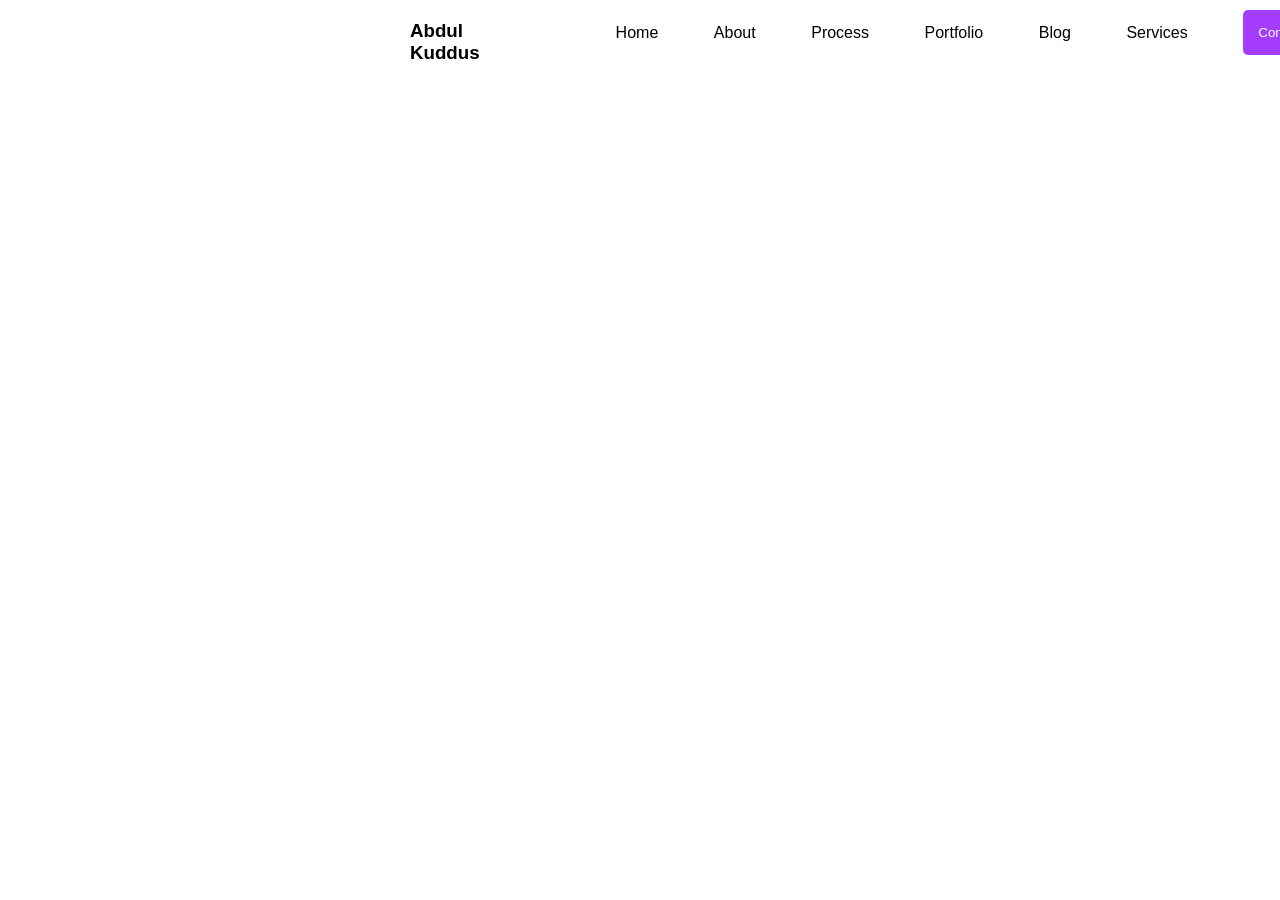
==== index.html @ ae9c4131 "first commit" ====
<!DOCTYPE html>
<html lang="en">
<head>
    <meta charset="UTF-8">
    <meta name="viewport" content="width=device-width, initial-scale=1.0">
    <title>Personal Portfolio</title>
    <link rel="stylesheet" href="style.css">
</head>
<body>
    <nav class="nav-bar">
        <div class="logo">
            <!-- <h4>AK</h4> -->
            <h3>Abdul Kuddus</h3>
        </div>
        <div class="links">
            <ul>
                <li>Home</li>
                <li>About</li>
                <li>Process</li>
                <li>Portfolio</li>
                <li>Blog</li>
                <li>Services</li>
                <button>Contact</button>
            </ul>
            
        </div>
    </nav>
</body>
</html>
---- style.css ----
*{
    margin: 0;
    padding: 0;
    box-sizing: border-box;
}

body{
    font-family: Arial, Helvetica, sans-serif;
}

.nav-bar{
    display: flex;
    justify-content: space-between;
    padding: 10px 400px;
    gap: 20%;
}

.logo{
    padding: 10px;
    gap: 10%;

}

.links{
    margin-right: 30px;
}

.links ul{
    display: flex;
    align-items: center;
    justify-content: space-between;
    gap: 15%;
    margin-left: 30px;
}

.links ul li{
    list-style: none;
}

.links ul button{
    background-color: #A53DFF;
    color:white;
    padding: 15px;
    border-radius: 5px;
    border: 0px;
    
}
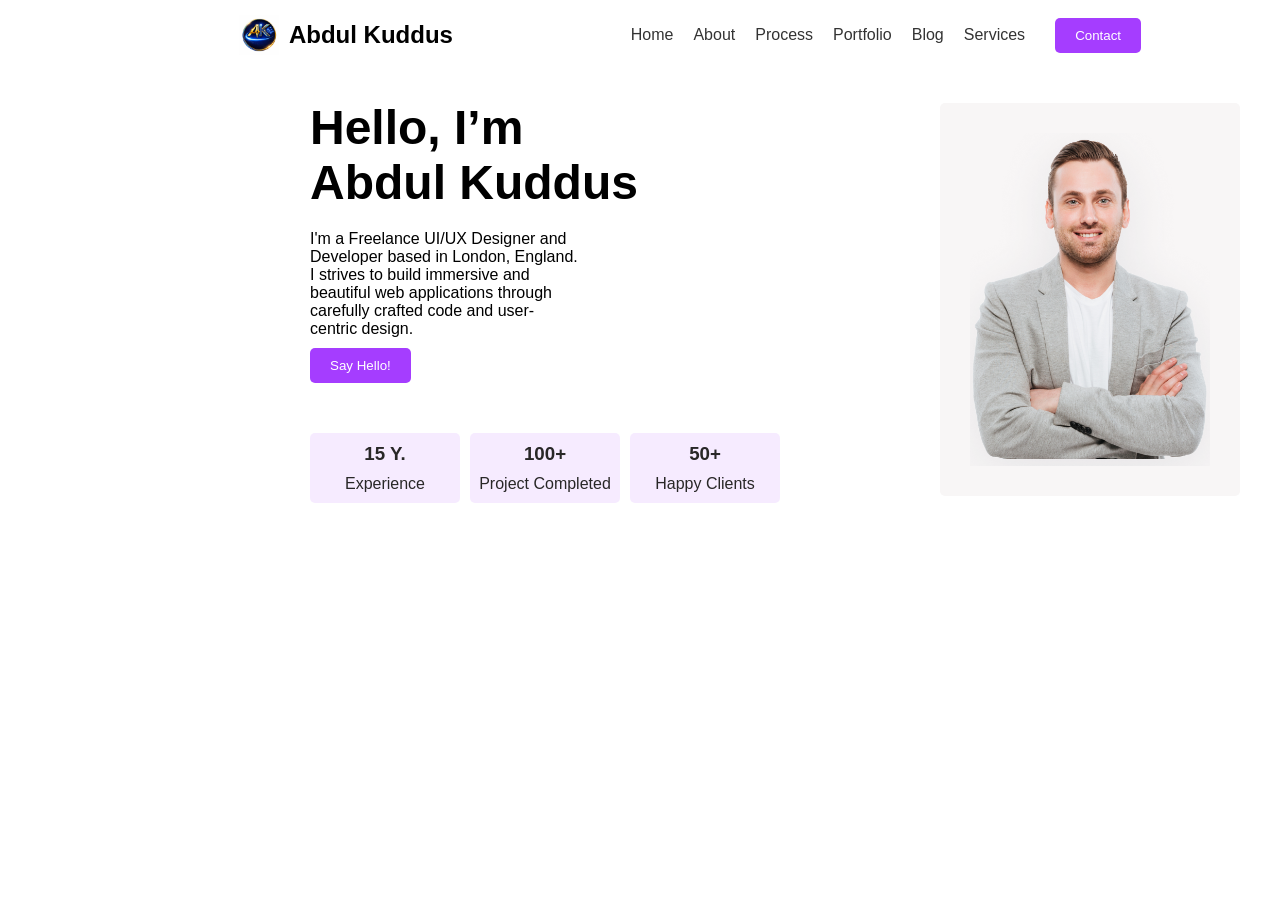
==== commit 7264ae7c: "Hero" ====
--- a/index.html
+++ b/index.html
@@ -1,29 +1,54 @@
-<!DOCTYPE html>
+<!doctype html>
 <html lang="en">
-<head>
-    <meta charset="UTF-8">
-    <meta name="viewport" content="width=device-width, initial-scale=1.0">
+  <head>
+    <meta charset="UTF-8" />
+    <meta name="viewport" content="width=device-width, initial-scale=1.0" />
     <title>Personal Portfolio</title>
-    <link rel="stylesheet" href="style.css">
-</head>
-<body>
-    <nav class="nav-bar">
-        <div class="logo">
-            <!-- <h4>AK</h4> -->
-            <h3>Abdul Kuddus</h3>
+    <link rel="stylesheet" href="style.css" />
+  </head>
+  <body>
+    <header class="navbar">
+      <div class="logo-section">
+        <img width="40px" src="logo.png" alt="Logo" class="logo-img" />
+        <span class="logo-name">Abdul Kuddus</span>
+      </div>
+      <nav class="nav-right">
+        <ul class="nav-links">
+          <li><a href="#home">Home</a></li>
+          <li><a href="#about">About</a></li>
+          <li><a href="#process">Process</a></li>
+          <li><a href="#portfolio">Portfolio</a></li>
+          <li><a href="#blog">Blog</a></li>
+          <li><a href="#services">Services</a></li>
+        </ul>
+        <button class="nav-btn">Contact</button>
+      </nav>
+    </header>
+    <section class="home-section">
+      <div class="home">
+        <div class="home-details">
+          <h1>Hello, I’m <br>Abdul Kuddus</h1>
+          <p>I'm a Freelance UI/UX Designer and Developer based in London, England. I strives to build immersive and beautiful web applications through carefully crafted code and user-centric design.</p>
+          <button class="nav-btn">Say Hello!</button>
         </div>
-        <div class="links">
-            <ul>
-                <li>Home</li>
-                <li>About</li>
-                <li>Process</li>
-                <li>Portfolio</li>
-                <li>Blog</li>
-                <li>Services</li>
-                <button>Contact</button>
-            </ul>
-            
+        <div class="home-others">
+          <div>
+            <h3>15 Y.</h3>
+            <p>Experience</p>
+          </div>
+          <div>
+            <h3>100+</h3>
+            <p>Project Completed</p>
+          </div>
+          <div>
+            <h3>50+</h3>
+            <p>Happy Clients</p>
+          </div>
         </div>
-    </nav>
-</body>
-</html>+      </div>
+      <div class="profile">
+        <img src="./profile.png" alt="Profile Image" class="profile-img"/>
+      </div>
+    </section>
+  </body>
+</html>
--- a/style.css
+++ b/style.css
@@ -1,47 +1,140 @@
-*{
+* {
     margin: 0;
     padding: 0;
     box-sizing: border-box;
 }
 
-body{
+body {
     font-family: Arial, Helvetica, sans-serif;
 }
-
-.nav-bar{
+.navbar{
     display: flex;
-    justify-content: space-between;
-    padding: 10px 400px;
-    gap: 20%;
+    justify-content: space-around;
+    align-items: center;
+    padding: 15px 50px;
+    
 }
 
-.logo{
-    padding: 10px;
-    gap: 10%;
+.logo-section{
+    display: flex;
+    align-items: center;
+    gap: 10px;
+    margin-left: 100px;
+    
+}
+
+.logo-img{
+    height: 40px;
+}
+
+.logo-name{
+    font-size: 24px;
+    font-weight: bold;
+}
+
+.nav-right{
+    display: flex;
+    align-items: center;
+    gap: 30px;
+}
+
+.nav-links{
+    display: flex;
+    list-style: none;
+    gap: 20px;
+    margin: 0;
+    padding: 0;
+}
+
+.nav-links a{
+    text-decoration: none;
+    font-weight: 500;
+    color: #333;
+}
+
+.nav-btn{
+    padding: 10px 20px;
+    background-color: #A53DFF;
+    color: #FFF;
+    border: none;
+    border-radius: 5px;
+    cursor: pointer;
+    font-weight: 500;
 
 }
 
-.links{
-    margin-right: 30px;
+.nav-btn:hover{
+    background-color: #03a300;
+    animation: pulse 0.3s infinite;
+}
+@keyframes pulse {
+    0% {
+        transform: scale(1);
+    }
+    50% {
+        transform: scale(1.1);
+    }
+    100% {
+        transform: scale(1);
+    }
+}
+.home-section{
+    display: flex;
+    justify-content: space-around;
+    align-items: center;
+    margin: 0px 200px;
+
 }
 
-.links ul{
-    display: flex;
-    align-items: center;
-    justify-content: space-between;
-    gap: 15%;
-    margin-left: 30px;
+.home{
+    padding: 0px 80px;
+    margin-right: 20px;
 }
 
-.links ul li{
-    list-style: none;
+.home-details{
+    padding: 30px;
+    
+}
+.home-details p{
+    padding-bottom: 10px;
+    padding-right: 200px;
+    
+}
+.home-details h1{
+    font-size: 48px;
+    font-weight: bold;
+    margin-bottom: 20px;
+}
+.home-others{
+    padding: 30px;
+    padding-top: 20px;
+    display: flex;
+    gap: 10px;
+    align-items: center;
+}
+.home-others div{
+    width: 150px;
+    background-color: #EDD8FF80;
+    color: #282727;
+    border-radius: 5px;
+}
+.home-others div h3{
+    text-align: center;
+    padding-top: 10px;
+}
+.home-others div p{
+    text-align: center;
+    padding-top: 10px;
+    padding-bottom: 10px;
 }
 
-.links ul button{
-    background-color: #A53DFF;
-    color:white;
-    padding: 15px;
+.profile{
+    margin: 30px;
+}
+.profile-img{
+    padding: 30px;
+    width: 300px;
     border-radius: 5px;
-    border: 0px;
-    
+    height: auto;
+    background-color: #f8f6f6;
 }
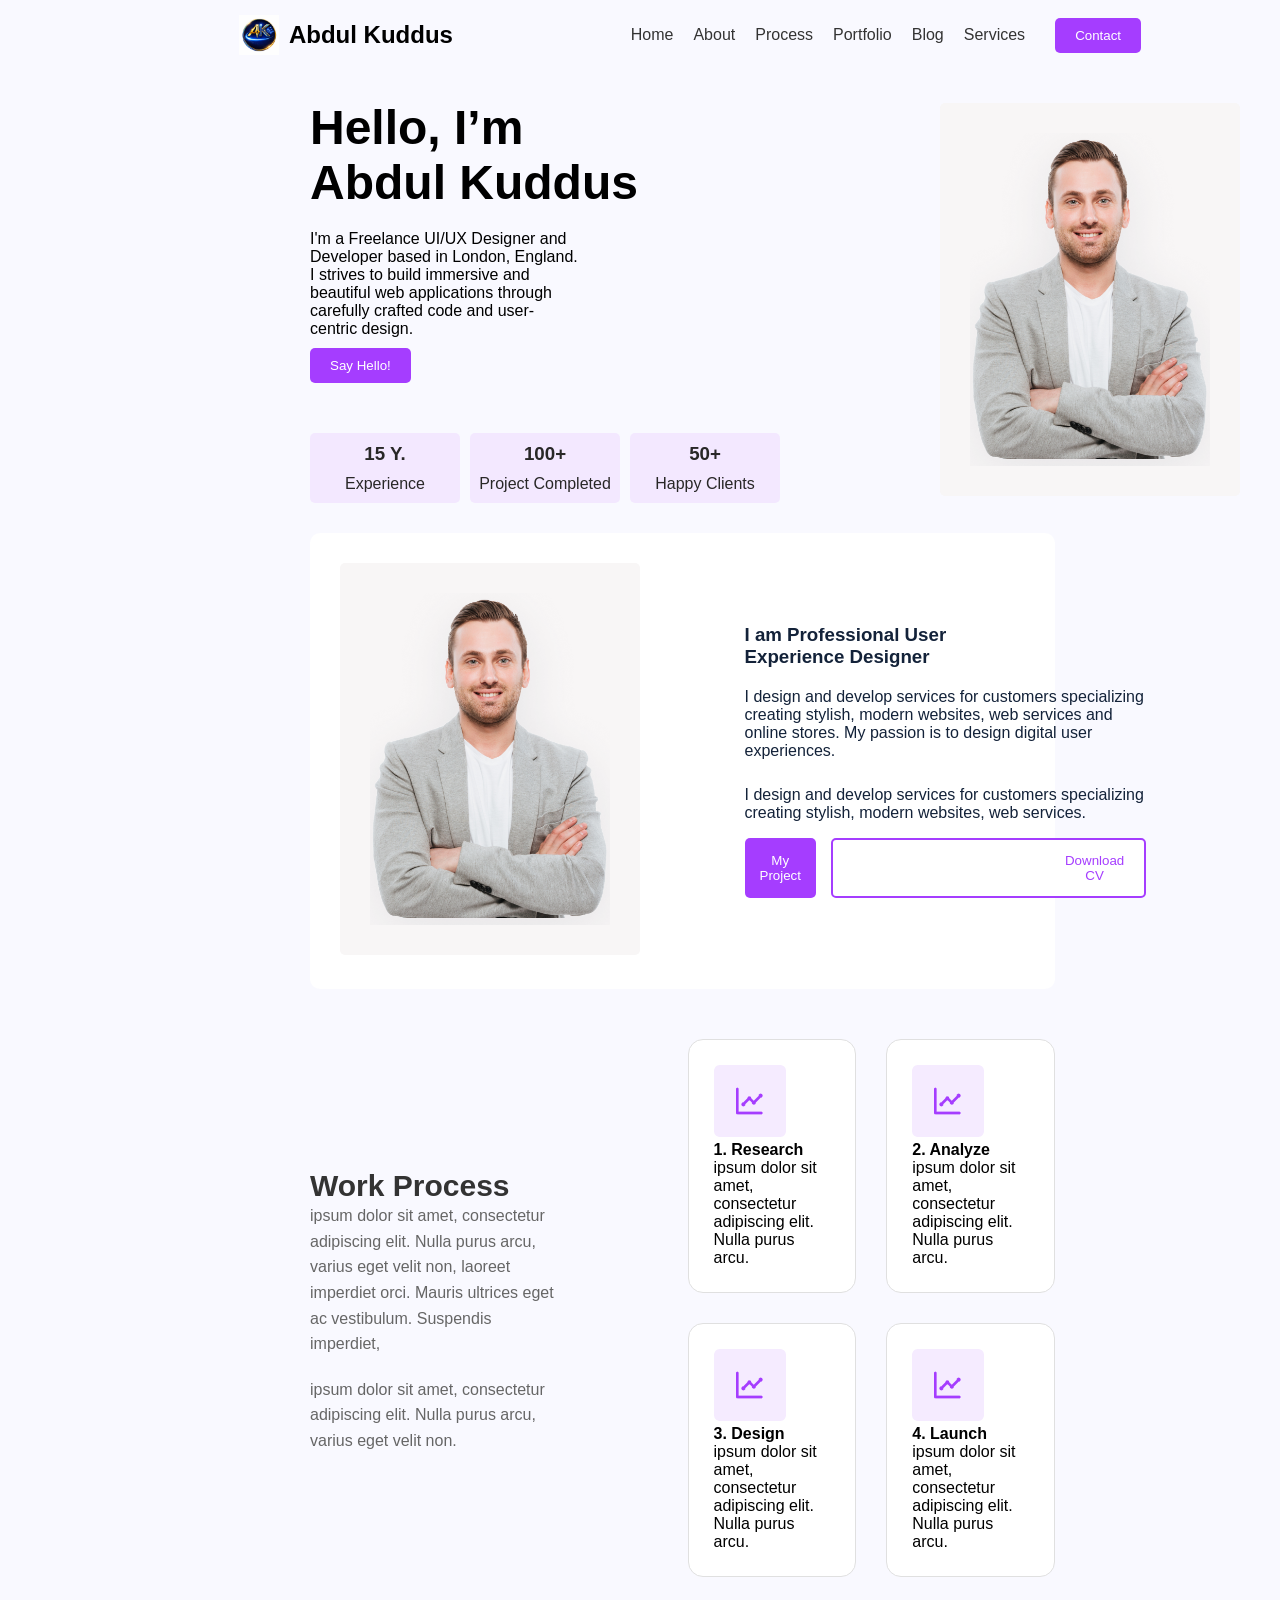
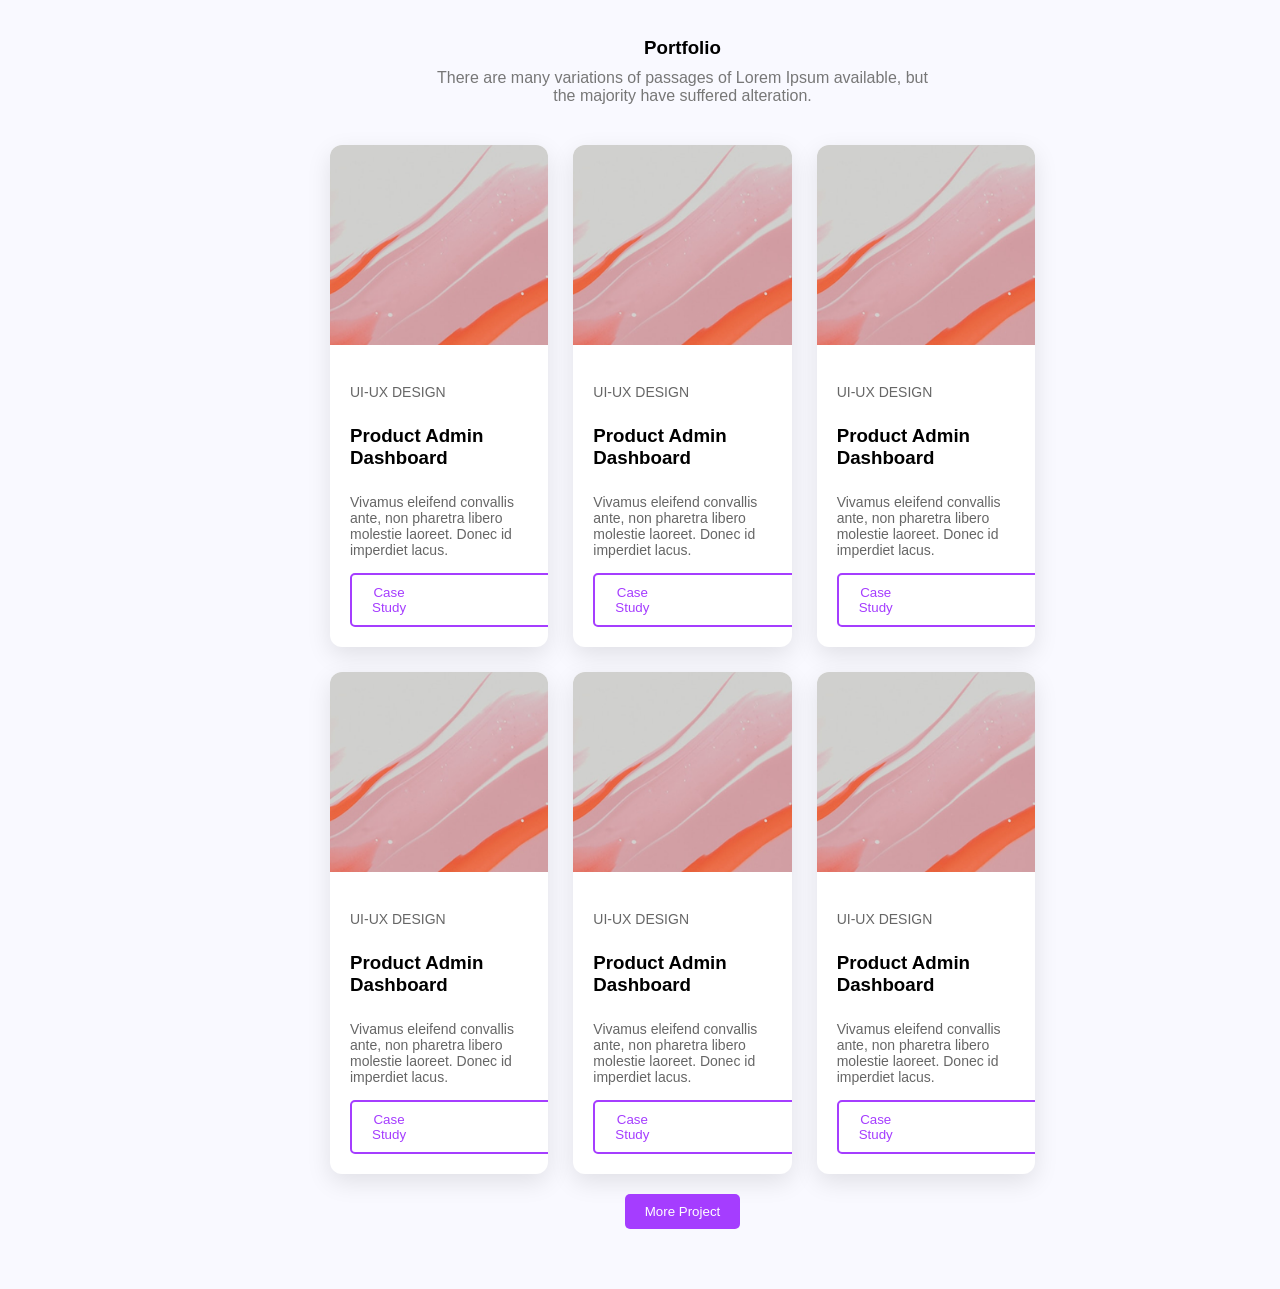
==== commit a836ae45: "Main 4" ====
--- a/index.html
+++ b/index.html
@@ -5,6 +5,10 @@
     <meta name="viewport" content="width=device-width, initial-scale=1.0" />
     <title>Personal Portfolio</title>
     <link rel="stylesheet" href="style.css" />
+    <link
+      rel="stylesheet"
+      href="https://fonts.googleapis.com/icon?family=Material+Icons"
+    />
   </head>
   <body>
     <header class="navbar">
@@ -27,8 +31,12 @@
     <section class="home-section">
       <div class="home">
         <div class="home-details">
-          <h1>Hello, I’m <br>Abdul Kuddus</h1>
-          <p>I'm a Freelance UI/UX Designer and Developer based in London, England. I strives to build immersive and beautiful web applications through carefully crafted code and user-centric design.</p>
+          <h1 class="typing-text">Hello, I’m <br />Abdul Kuddus</h1>
+          <p class="typing-text-delay">
+            I'm a Freelance UI/UX Designer and Developer based in London,
+            England. I strives to build immersive and beautiful web applications
+            through carefully crafted code and user-centric design.
+          </p>
           <button class="nav-btn">Say Hello!</button>
         </div>
         <div class="home-others">
@@ -47,7 +55,177 @@
         </div>
       </div>
       <div class="profile">
-        <img src="./profile.png" alt="Profile Image" class="profile-img"/>
+        <img src="./profile.png" alt="Profile Image" class="profile-img" />
+      </div>
+    </section>
+    <section class="about-section">
+      <div class="profile about-profile">
+        <img src="./profile.png" alt="profile" class="profile-img" />
+      </div>
+      <div class="about-details">
+        <h3>I am Professional User Experience Designer</h3>
+        <p>
+          I design and develop services for customers specializing creating
+          stylish, modern websites, web services and online stores. My passion
+          is to design digital user experiences.
+        </p>
+        <p>
+          I design and develop services for customers specializing creating
+          stylish, modern websites, web services.
+        </p>
+        <div class="about-btn">
+          <button class="nav-btn" id="btn-my">My Project</button>
+          <button class="nav-btn" id="btn-down">
+            <span class="material-icons">download</span>
+            Download CV
+          </button>
+        </div>
+      </div>
+    </section>
+    <section class="work-pro">
+      <div class="work-process">
+        <h3>Work Process</h3>
+        <p>
+          ipsum dolor sit amet, consectetur adipiscing elit. Nulla purus arcu,
+          varius eget velit non, laoreet imperdiet orci. Mauris ultrices eget ac
+          vestibulum. Suspendis imperdiet,
+        </p>
+        <p>
+          ipsum dolor sit amet, consectetur adipiscing elit. Nulla purus arcu,
+          varius eget velit non.
+        </p>
+      </div>
+      <div class="work-about">
+        <div>
+          <img src="./Frame.png" alt="44" />
+          <h4>1. Research</h4>
+          <p>
+            ipsum dolor sit amet, consectetur adipiscing elit. Nulla purus arcu.
+          </p>
+        </div>
+        <div>
+          <img src="./Frame.png" alt="44" />
+          <h4>2. Analyze</h4>
+          <p>
+            ipsum dolor sit amet, consectetur adipiscing elit. Nulla purus arcu.
+          </p>
+        </div>
+        <div>
+          <img src="./Frame.png" alt="44" />
+          <h4>3. Design</h4>
+          <p>
+            ipsum dolor sit amet, consectetur adipiscing elit. Nulla purus arcu.
+          </p>
+        </div>
+        <div>
+          <img src="./Frame.png" alt="44" />
+          <h4>4. Launch</h4>
+          <p>
+            ipsum dolor sit amet, consectetur adipiscing elit. Nulla purus arcu.
+          </p>
+        </div>
+      </div>
+    </section>
+    <section class="portfolio-section">
+      <h3>Portfolio</h3>
+      <p class="portfolio-subtitle">
+        There are many variations of passages of Lorem Ipsum available, but the
+        majority have suffered alteration.
+      </p>
+      <div class="portfolio-container">
+        <div class="portfolio-card">
+          <img src="portfolio.png" alt="portfolio" class="portfolio-img" />
+          <div class="portfolio-content">
+            <p>UI-UX DESIGN</p>
+            <h3>Product Admin Dashboard</h3>
+            <p>
+              Vivamus eleifend convallis ante, non pharetra libero molestie
+              laoreet. Donec id imperdiet lacus.
+            </p>
+            <button class="nav-btn" id="btn-case">
+              Case Study
+              <span class="material-icons">arrow_right_alt</span>
+            </button>
+          </div>
+        </div>
+        <div class="portfolio-card">
+          <img src="portfolio.png" alt="portfolio" class="portfolio-img" />
+          <div class="portfolio-content">
+            <p>UI-UX DESIGN</p>
+            <h3>Product Admin Dashboard</h3>
+            <p>
+              Vivamus eleifend convallis ante, non pharetra libero molestie
+              laoreet. Donec id imperdiet lacus.
+            </p>
+            <button class="nav-btn" id="btn-case">
+              Case Study
+              <span class="material-icons">arrow_right_alt</span>
+            </button>
+          </div>
+        </div>
+        <div class="portfolio-card">
+          <img src="portfolio.png" alt="portfolio" class="portfolio-img" />
+          <div class="portfolio-content">
+            <p>UI-UX DESIGN</p>
+            <h3>Product Admin Dashboard</h3>
+            <p>
+              Vivamus eleifend convallis ante, non pharetra libero molestie
+              laoreet. Donec id imperdiet lacus.
+            </p>
+            <button class="nav-btn" id="btn-case">
+              Case Study
+              <span class="material-icons">arrow_right_alt</span>
+            </button>
+          </div>
+        </div>
+        <div class="portfolio-card">
+          <img src="portfolio.png" alt="portfolio" class="portfolio-img" />
+          <div class="portfolio-content">
+            <p>UI-UX DESIGN</p>
+            <h3>Product Admin Dashboard</h3>
+            <p>
+              Vivamus eleifend convallis ante, non pharetra libero molestie
+              laoreet. Donec id imperdiet lacus.
+            </p>
+            <button class="nav-btn" id="btn-case">
+              Case Study
+              <span class="material-icons">arrow_right_alt</span>
+            </button>
+          </div>
+        </div>
+        <div class="portfolio-card">
+          <img src="portfolio.png" alt="portfolio" class="portfolio-img" />
+          <div class="portfolio-content">
+            <p>UI-UX DESIGN</p>
+            <h3>Product Admin Dashboard</h3>
+            <p>
+              Vivamus eleifend convallis ante, non pharetra libero molestie
+              laoreet. Donec id imperdiet lacus.
+            </p>
+            <button class="nav-btn" id="btn-case">
+              Case Study
+              <span class="material-icons">arrow_right_alt</span>
+            </button>
+          </div>
+        </div>
+        <div class="portfolio-card">
+          <img src="portfolio.png" alt="portfolio" class="portfolio-img" />
+          <div class="portfolio-content">
+            <p>UI-UX DESIGN</p>
+            <h3>Product Admin Dashboard</h3>
+            <p>
+              Vivamus eleifend convallis ante, non pharetra libero molestie
+              laoreet. Donec id imperdiet lacus.
+            </p>
+            <button class="nav-btn" id="btn-case">
+              Case Study
+              <span class="material-icons">arrow_right_alt</span>
+            </button>
+          </div>
+        </div>
+      </div>
+      <div class="more-btn">
+        <button class="nav-btn">More Project</button>
       </div>
     </section>
   </body>
--- a/style.css
+++ b/style.css
@@ -2,11 +2,18 @@
     margin: 0;
     padding: 0;
     box-sizing: border-box;
+    font-family: Arial, Helvetica, sans-serif;
 }
 
 body {
-    font-family: Arial, Helvetica, sans-serif;
-}
+     background-color: #f9f9ff;
+}
+
+/* Icon */
+.material-icons {
+  font-size: 20px;
+}
+
 .navbar{
     display: flex;
     justify-content: space-around;
@@ -78,6 +85,7 @@
         transform: scale(1);
     }
 }
+ 
 .home-section{
     display: flex;
     justify-content: space-around;
@@ -137,4 +145,179 @@
     border-radius: 5px;
     height: auto;
     background-color: #f8f6f6;
+}
+
+#btn-down{
+    gap: 20px;
+    background-color: white;
+    color: #A53DFF;
+    border: 2px solid;
+    display: inline-flex;
+    align-items: center;
+}
+
+.about-section{
+    display: flex;
+    align-items: center;
+    justify-content: space-between;
+    margin: 0 225px 0 310px;
+    background-color: #fff;
+    border-radius: 10px;
+
+}
+
+.about-btn{
+    display: flex;
+    gap: 15px;
+}
+
+#btn-my{
+    padding: 15px;
+}
+
+.about-details{
+    color: #132239;
+    padding: 10%;
+}
+.about-details h3{
+    font-weight: bold;
+    padding: 0 200px 10px 0;
+}
+.about-details p{
+    padding: 10px 0 1rem;
+}
+
+.work-pro{
+    display: flex;
+    align-items: start;
+    margin: 0 225px 0 310px;
+    /* background-color: #575757; */
+    border-radius: 10px;
+    gap: 10px;
+}
+.work-process{
+    flex: 1;
+    align-items: center;
+    justify-content: center;
+}
+.work-process h3{
+    font-size: 30px;
+    margin-top: 180px;
+    color: #333;
+}
+
+.work-process p{
+   color: #666;
+   line-height: 1.6;
+   margin-bottom: 20px;
+   padding-right: 120px;
+
+}
+
+.work-about{
+    flex: 1;
+    display: grid;
+    grid-template-columns: repeat(2, 1fr);
+    gap: 30px;
+    margin-top: 50px;
+
+}
+
+.work-about > div{
+    padding: 25px;
+    border: 1px solid #e0e0e0;
+    gap: 15px;
+    border-radius: 15px;
+    background-color: #FFF;
+    transition: transform 0.3s ease, box-shadow 0.3s ease;
+}
+
+.work-about > div:hover {
+    transform: translateY(-4px);
+    box-shadow: 0 8px 24px rgba(0, 0, 0, 0.1);
+}
+
+.work-about > img{
+    width: 48px;
+    height: 48px;
+    margin-bottom: 16px;
+}
+
+.work-about > h4{
+  margin: 0 0 12px 0;
+  font-size: 20px;
+  font-weight: 600;
+  color: #333;
+}
+.work-about > p{
+  padding: 10px;
+  color: #666;
+  line-height: 1.5;
+  font-size: 14px;
+}
+
+#btn-case{
+    /* gap: 20px; */
+    background-color: white;
+    color: #A53DFF;
+    border: 2px solid;
+    display: inline-flex;
+    align-items: center;
+}
+
+.portfolio-section{
+    padding: 60px 20px;
+    text-align: center;
+    margin: 0 225px 0 310px;
+}
+.portfolio-subtitle{
+    max-width: 500px;
+    margin: 10px auto 40px;
+    color: #777;
+}
+
+.portfolio-container{
+    display: grid;
+    grid-template-columns: repeat(3, 1fr);
+    gap: 25px;
+}
+.portfolio-card{
+    background-color: #fff;
+    border-radius: 12px;
+    overflow: hidden;
+    text-align: left;
+    transition: 0.3s;
+    box-shadow: 0 8px 24px rgba(0, 0, 0, 0.1);
+}
+.portfolio-card:hover{
+    transform: translateY(-8px);
+}
+
+.portfolio-img{
+    width: 100%;
+    height: 200px;
+    object-fit: cover;
+}
+
+.portfolio-content{
+    padding: 20px;
+}
+
+.portfolio-content span {
+  font-size: 12px;
+  color: #888;
+}
+
+.portfolio-content h3 {
+    margin: 10px 0;
+}
+
+.portfolio-content p {
+  font-size: 14px;
+  color: #666;
+  padding: 15px 0 ;
+}
+
+.more-btn{
+    padding-top: 20px;
 }
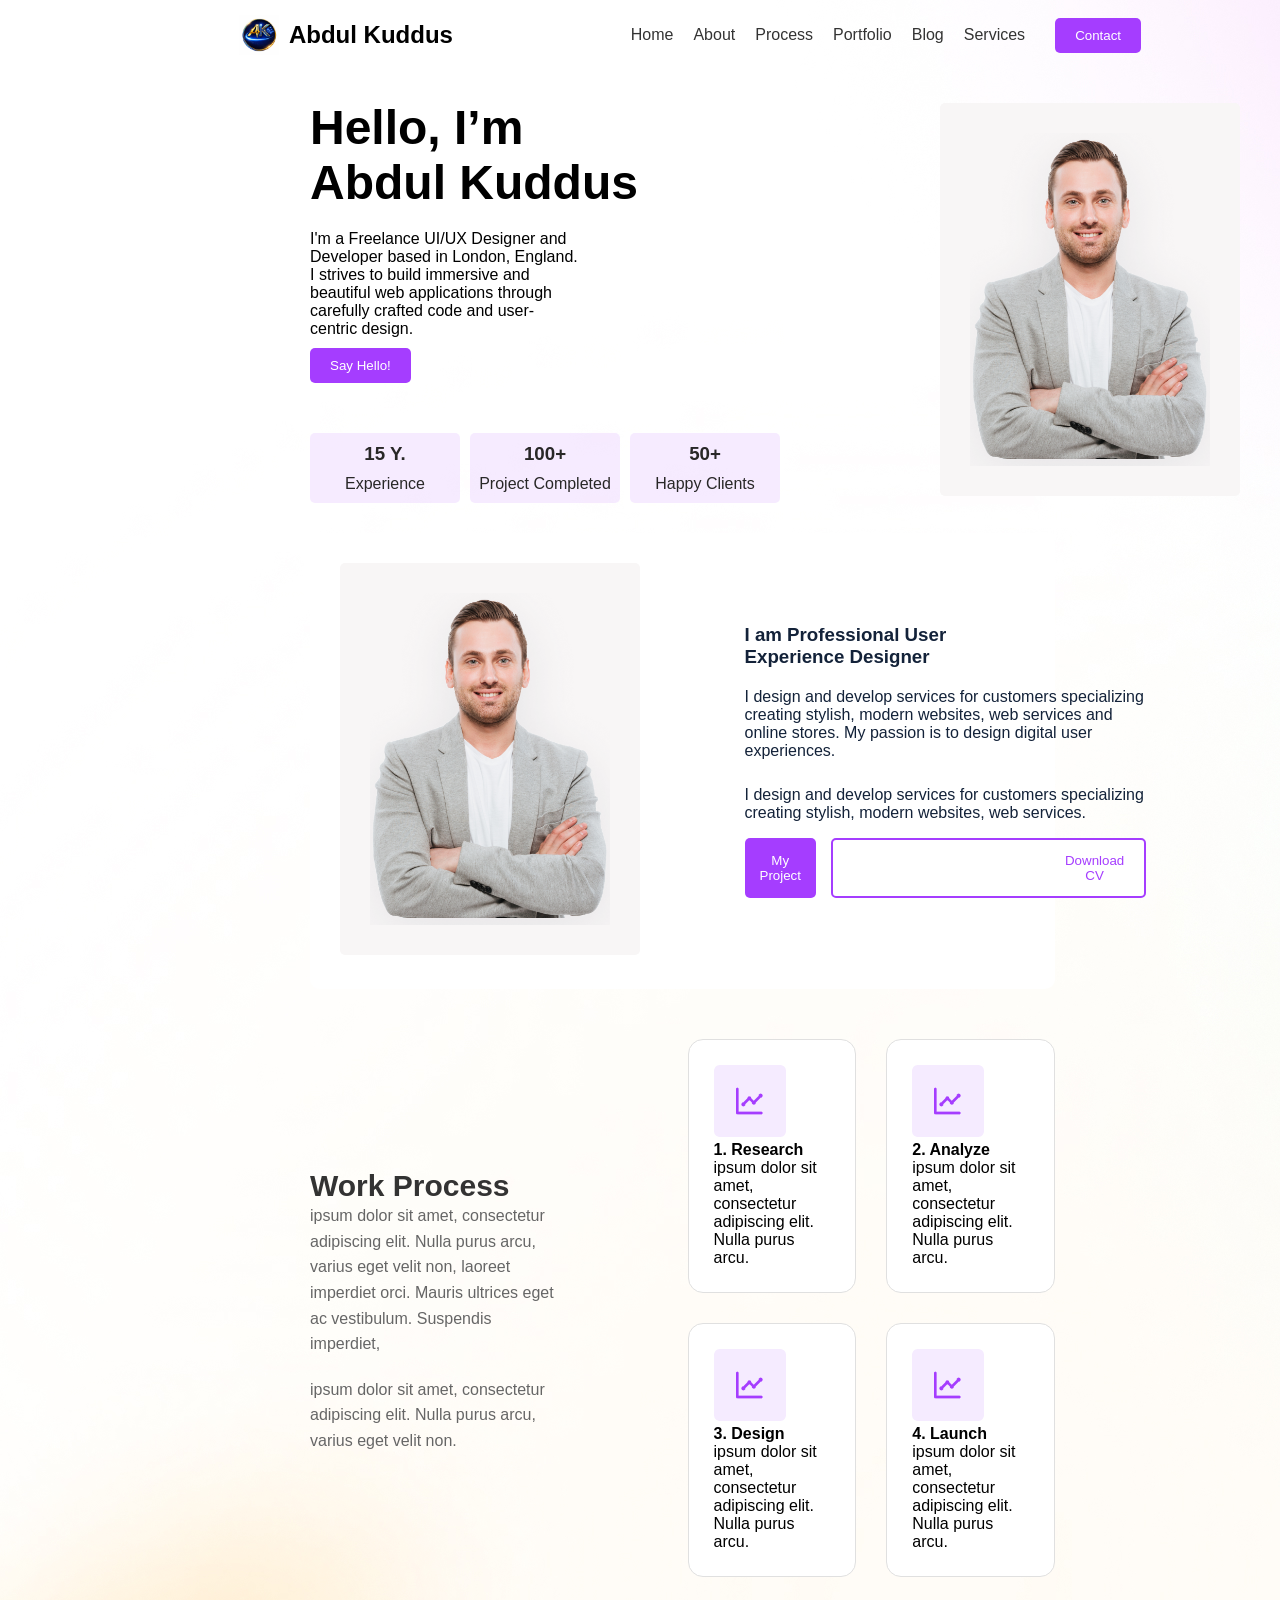
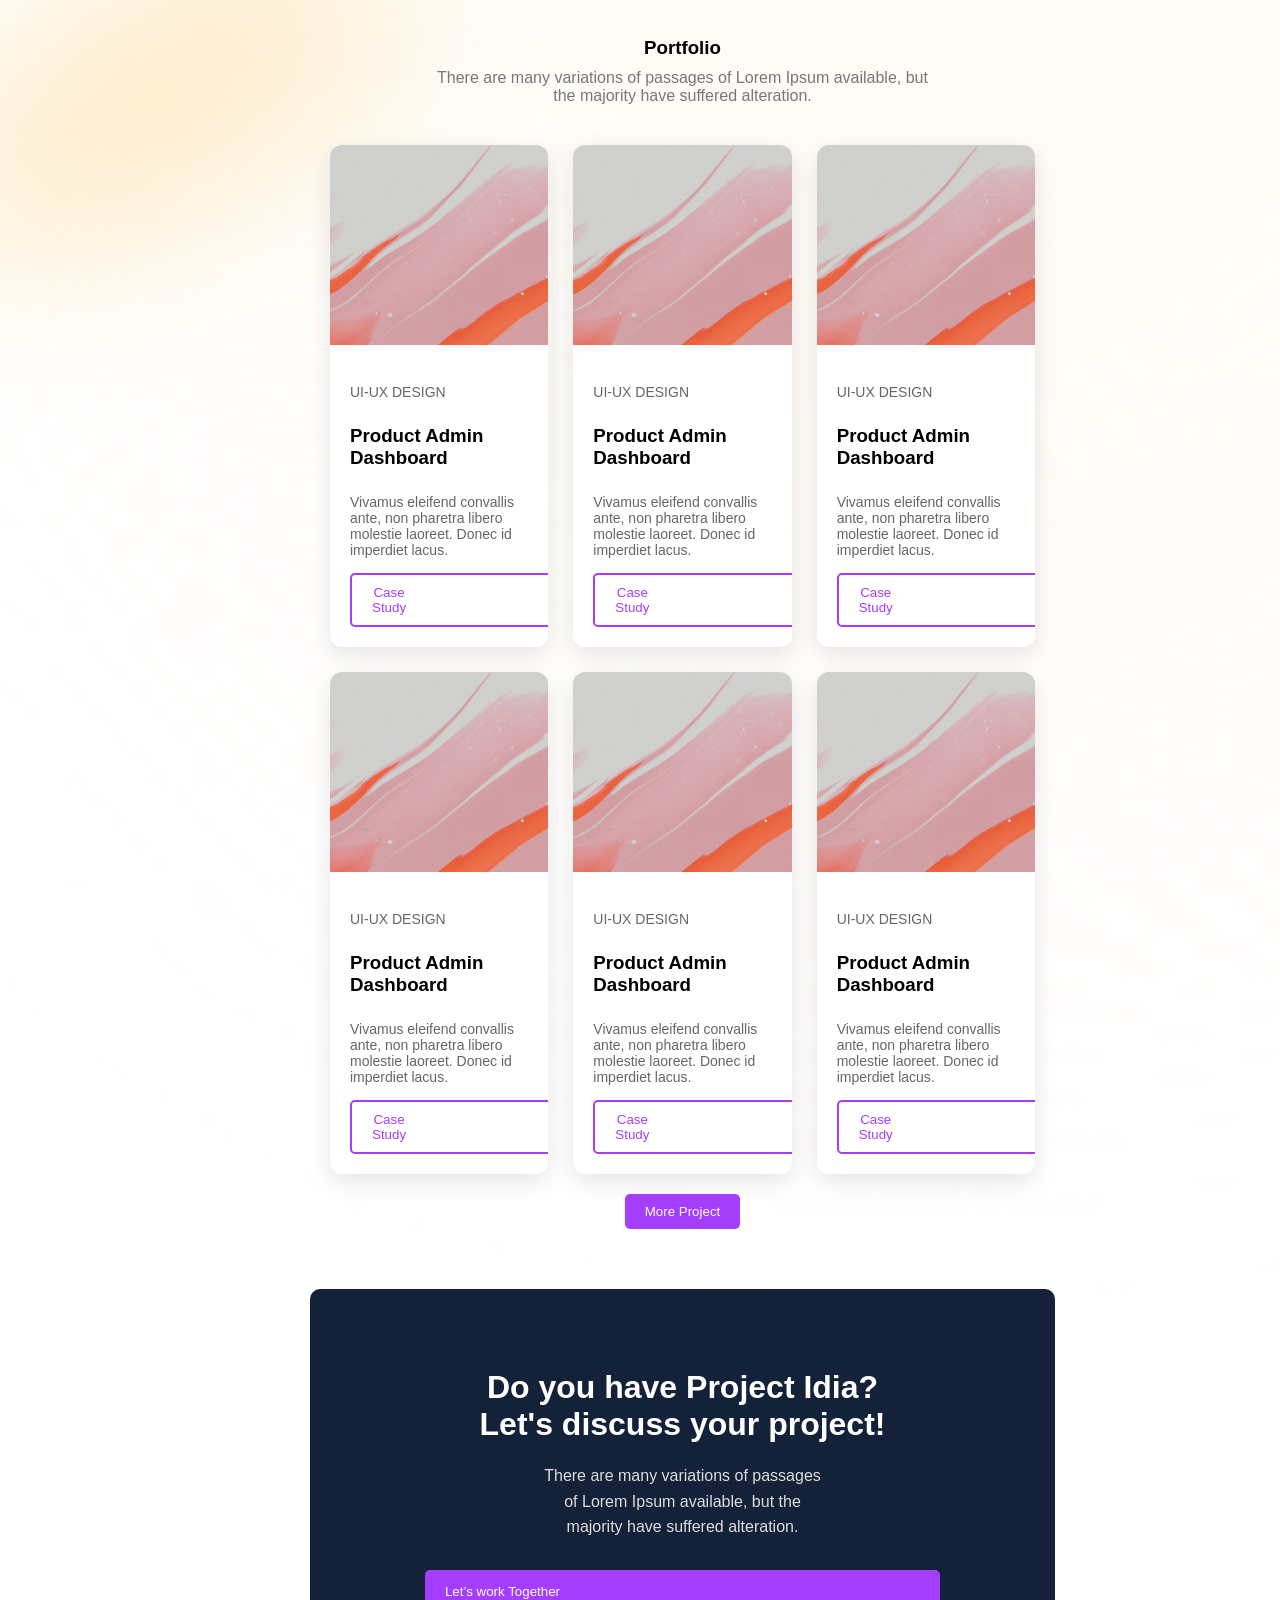
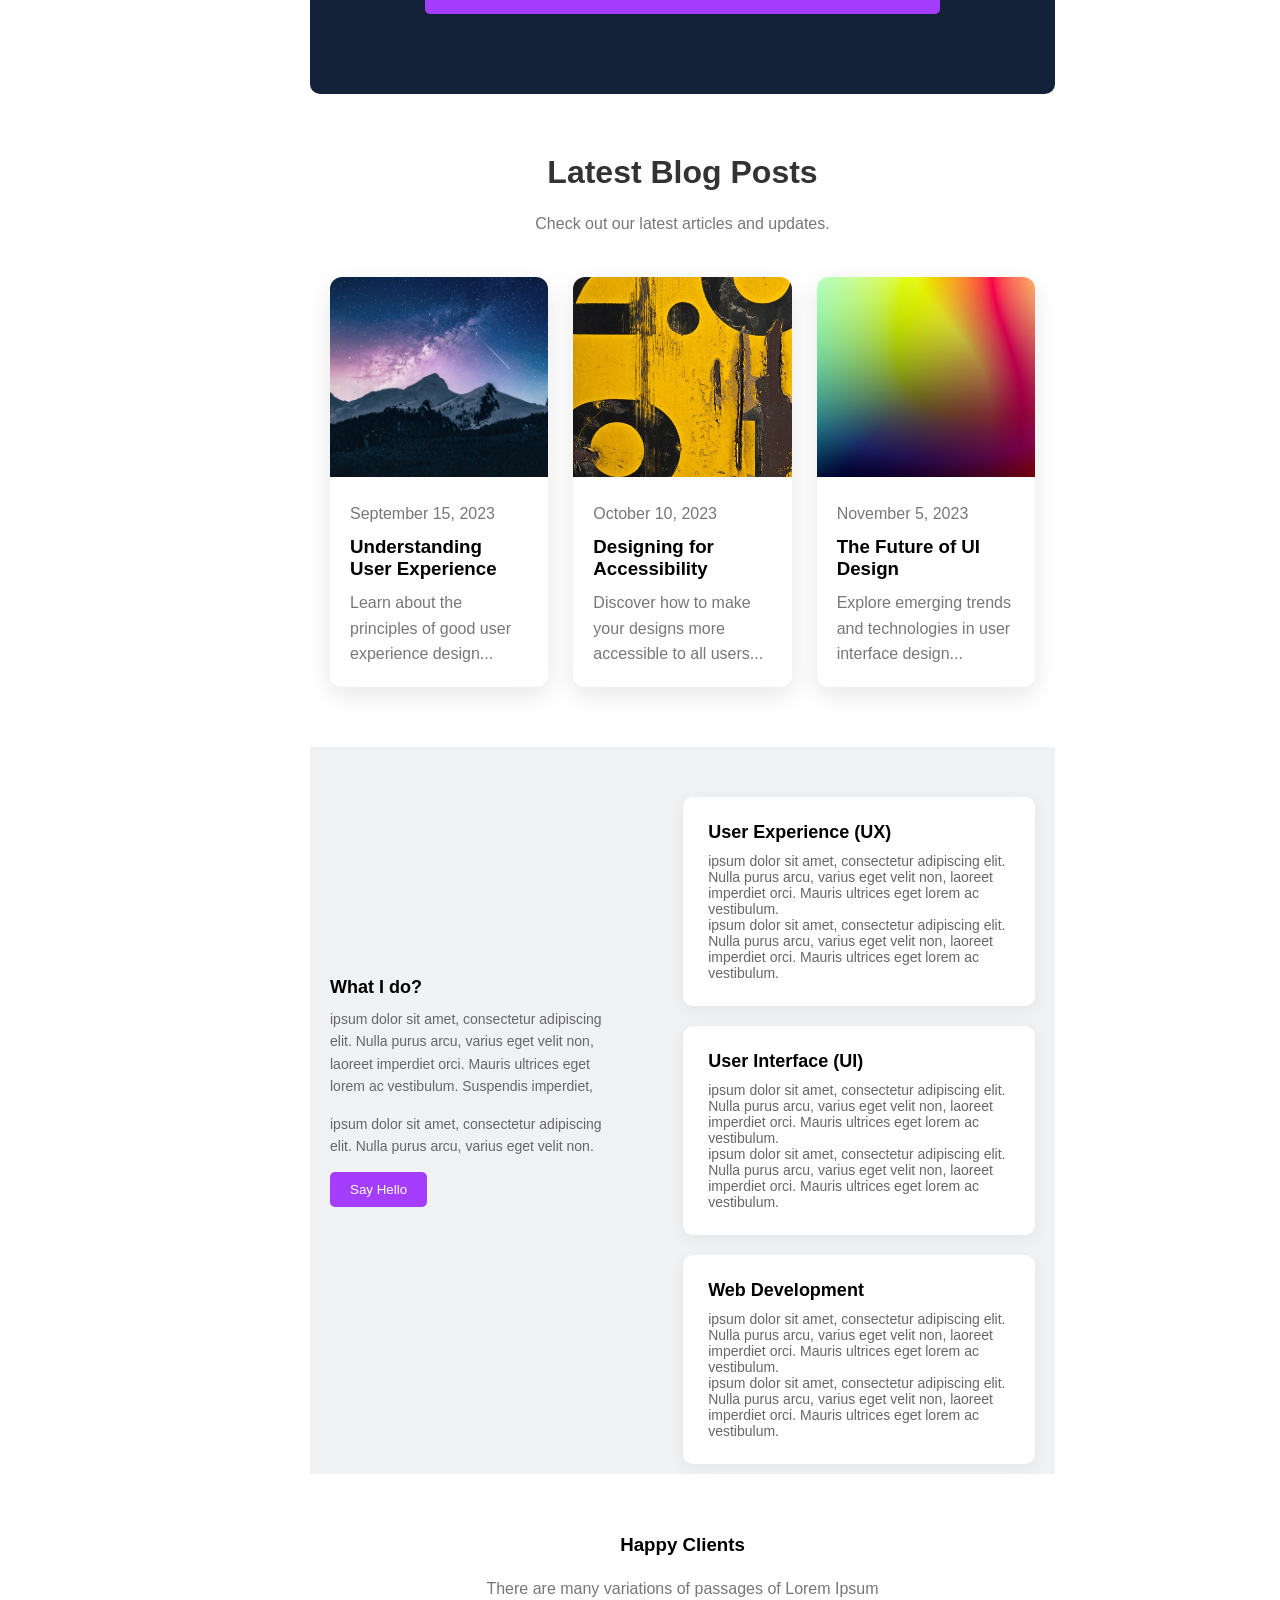
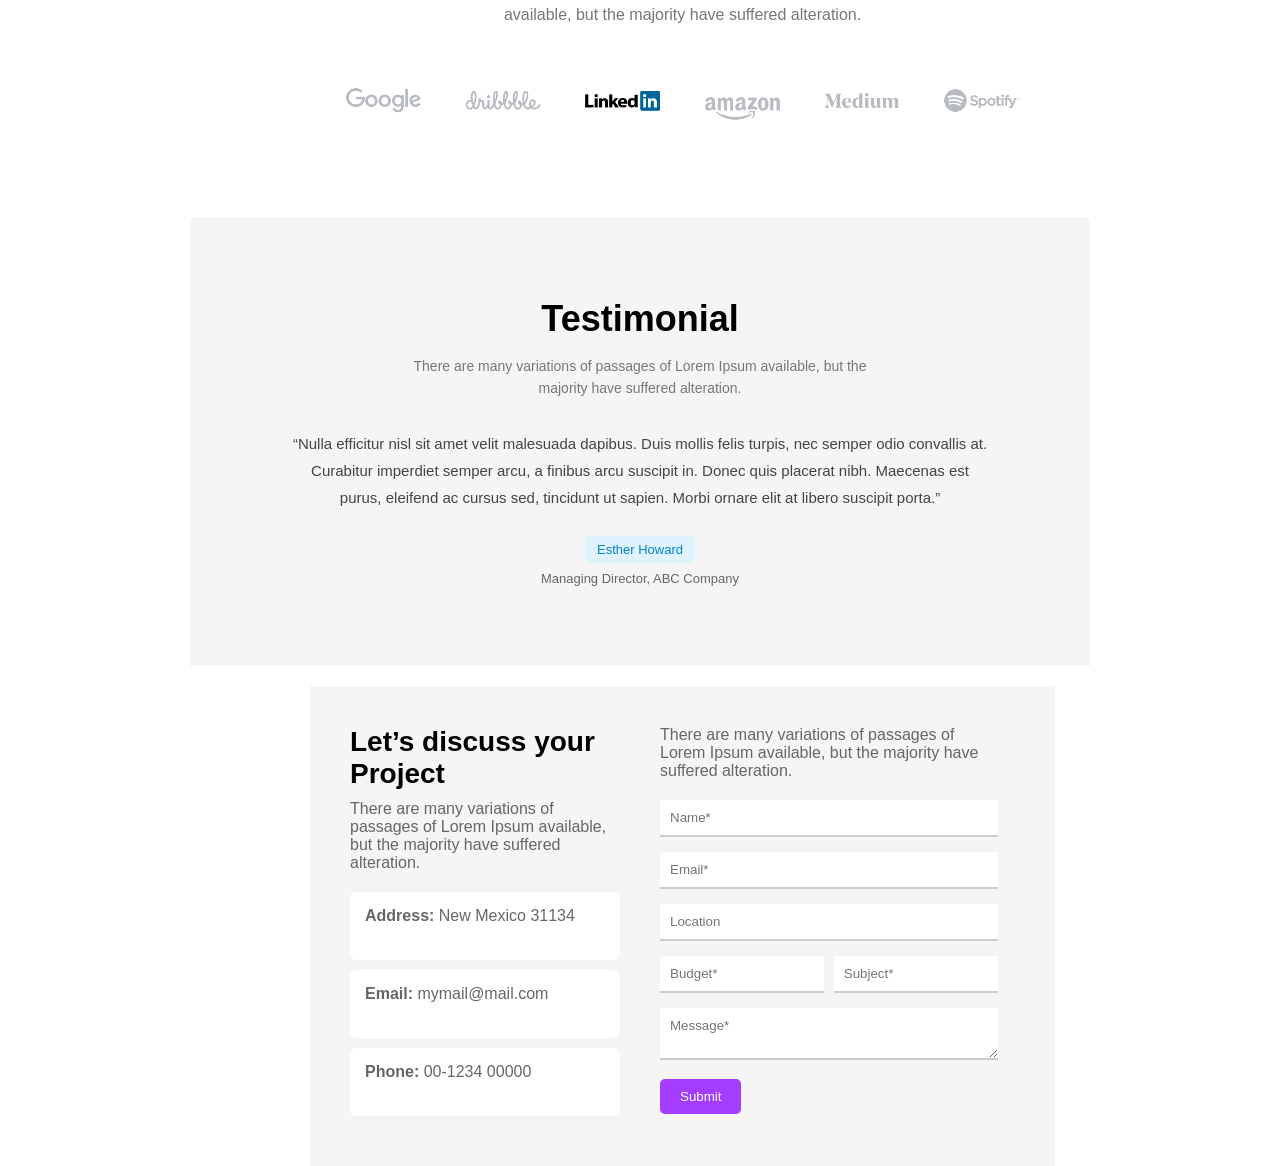
==== commit 0cc6ab14: "final" ====
--- a/index.html
+++ b/index.html
@@ -228,5 +228,176 @@
         <button class="nav-btn">More Project</button>
       </div>
     </section>
+    <section class="project-idea">
+      <h2>Do you have Project Idia? <br />Let's discuss your project!</h2>
+      <p>
+        There are many variations of passages of Lorem Ipsum available, but the
+        majority have suffered alteration.
+      </p>
+      <button class="nav-btn" id="let-ben">
+        Let’s work Together
+        <span class="material-icons">arrow_right_alt</span>
+      </button>
+    </section>
+    <section class="section-blog">
+      <h2>Latest Blog Posts</h2>
+      <p class="pp">Check out our latest articles and updates.</p>
+      <div class="blog-container">
+        <div class="blog-card">
+          <img class="blog-img" src="./blog/blog-1.jpg" alt="Blog Post 1" />
+          <div class="blog-content">
+            <p>September 15, 2023</p>
+            <h3>Understanding User Experience</h3>
+            <p>Learn about the principles of good user experience design...</p>
+          </div>
+        </div>
+        <div class="blog-card">
+          <img class="blog-img" src="./blog/blog-2.jpg" alt="Blog Post 2" />
+          <div class="blog-content">
+            <p>October 10, 2023</p>
+            <h3>Designing for Accessibility</h3>
+            <p>
+              Discover how to make your designs more accessible to all users...
+            </p>
+          </div>
+        </div>
+        <div class="blog-card">
+          <img class="blog-img" src="./blog/blog-3.jpg" alt="Blog Post 3" />
+          <div class="blog-content">
+            <p>November 5, 2023</p>
+            <h3>The Future of UI Design</h3>
+            <p>
+              Explore emerging trends and technologies in user interface
+              design...
+            </p>
+          </div>
+        </div>
+      </div>
+    </section>
+    <section class="section-services">
+      <div class="services-main">
+        <h3>What I do?</h3>
+        <p>
+          ipsum dolor sit amet, consectetur adipiscing elit. Nulla purus arcu,
+          varius eget velit non, laoreet imperdiet orci. Mauris ultrices eget
+          lorem ac vestibulum. Suspendis imperdiet,
+        </p>
+        <p>
+          ipsum dolor sit amet, consectetur adipiscing elit. Nulla purus arcu,
+          varius eget velit non.
+        </p>
+        <button class="nav-btn">Say Hello</button>
+      </div>
+      <div>
+        <div class="services-about">
+          <h3>User Experience (UX)</h3>
+          <p>
+            ipsum dolor sit amet, consectetur adipiscing elit. Nulla purus arcu,
+            varius eget velit non, laoreet imperdiet orci. Mauris ultrices eget
+            lorem ac vestibulum.
+          </p>
+          <p>
+            ipsum dolor sit amet, consectetur adipiscing elit. Nulla purus arcu,
+            varius eget velit non, laoreet imperdiet orci. Mauris ultrices eget
+            lorem ac vestibulum.
+          </p>
+        </div>
+        <div>
+          <h3>User Interface (UI)</h3>
+          <p>
+            ipsum dolor sit amet, consectetur adipiscing elit. Nulla purus arcu,
+            varius eget velit non, laoreet imperdiet orci. Mauris ultrices eget
+            lorem ac vestibulum.
+          </p>
+          <p>
+            ipsum dolor sit amet, consectetur adipiscing elit. Nulla purus arcu,
+            varius eget velit non, laoreet imperdiet orci. Mauris ultrices eget
+            lorem ac vestibulum.
+          </p>
+        </div>
+        <div>
+          <h3>Web Development</h3>
+          <p>
+            ipsum dolor sit amet, consectetur adipiscing elit. Nulla purus arcu,
+            varius eget velit non, laoreet imperdiet orci. Mauris ultrices eget
+            lorem ac vestibulum.
+          </p>
+          <p>
+            ipsum dolor sit amet, consectetur adipiscing elit. Nulla purus arcu,
+            varius eget velit non, laoreet imperdiet orci. Mauris ultrices eget
+            lorem ac vestibulum.
+          </p>
+        </div>
+      </div>
+    </section>
+    <section class="happy-section">
+      <div class="happy-div">
+        <h3 class="happy-heading">Happy Clients</h3>
+        <p class="happy-para">
+          There are many variations of passages of Lorem Ipsum available, but
+          the majority have suffered alteration.
+        </p>
+        <img src="./Frame280.png" alt="Happy Clients" class="happy-img" />
+      </div>
+    </section>
+    <section class="test-div">
+      <h3>Testimonial</h3>
+      <p class="test-pera">
+        There are many variations of passages of Lorem Ipsum available, but the
+        majority have suffered alteration.
+      </p>
+      <h6>
+        “Nulla efficitur nisl sit amet velit malesuada dapibus. Duis mollis
+        felis turpis, nec semper odio convallis at. Curabitur imperdiet semper
+        arcu, a finibus arcu suscipit in. Donec quis placerat nibh. Maecenas est
+        purus, eleifend ac cursus sed, tincidunt ut sapien. Morbi ornare elit at
+        libero suscipit porta.”
+      </h6>
+      <span>Esther Howard</span>
+      <p class="test-pera2">Managing Director, ABC Company</p>
+    </section>
+    <section class="contact">
+      <div class="container">
+        <div class="left">
+          <h2>Let’s discuss your Project</h2>
+          <p>
+            There are many variations of passages of Lorem Ipsum available, but
+            the majority have suffered alteration.
+          </p>
+
+          <div class="box">
+            <p><b>Address:</b> New Mexico 31134</p>
+          </div>
+
+          <div class="box">
+            <p><b>Email:</b> mymail@mail.com</p>
+          </div>
+
+          <div class="box">
+            <p><b>Phone:</b> 00-1234 00000</p>
+          </div>
+        </div>
+
+        <div class="right">
+          <p>
+            There are many variations of passages of Lorem Ipsum available, but
+            the majority have suffered alteration.
+          </p>
+
+          <input type="text" placeholder="Name*" />
+          <input type="email" placeholder="Email*" />
+          <input type="text" placeholder="Location" />
+
+          <div class="row">
+            <input type="text" placeholder="Budget*" />
+            <input type="text" placeholder="Subject*" />
+          </div>
+
+          <textarea placeholder="Message*"></textarea>
+
+          <button class="nav-btn">Submit</button>
+        </div>
+      </div>
+    </section>
   </body>
 </html>
--- a/style.css
+++ b/style.css
@@ -1,12 +1,13 @@
 * {
-    margin: 0;
-    padding: 0;
-    box-sizing: border-box;
-    font-family: Arial, Helvetica, sans-serif;
+  margin: 0;
+  padding: 0;
+  box-sizing: border-box;
+  font-family: Arial, Helvetica, sans-serif;
 }
 
 body {
-     background-color: #f9f9ff;
+  /* background-color: #f9f9ff; */
+  background-image: url(./BG.jpg);
 }
 
 /* Icon */
@@ -14,293 +15,286 @@
   font-size: 20px;
 }
 
-.navbar{
-    display: flex;
-    justify-content: space-around;
-    align-items: center;
-    padding: 15px 50px;
-    
-}
-
-.logo-section{
-    display: flex;
-    align-items: center;
-    gap: 10px;
-    margin-left: 100px;
-    
-}
-
-.logo-img{
-    height: 40px;
-}
-
-.logo-name{
-    font-size: 24px;
-    font-weight: bold;
-}
-
-.nav-right{
-    display: flex;
-    align-items: center;
-    gap: 30px;
-}
-
-.nav-links{
-    display: flex;
-    list-style: none;
-    gap: 20px;
-    margin: 0;
-    padding: 0;
-}
-
-.nav-links a{
-    text-decoration: none;
-    font-weight: 500;
-    color: #333;
-}
-
-.nav-btn{
-    padding: 10px 20px;
-    background-color: #A53DFF;
-    color: #FFF;
-    border: none;
-    border-radius: 5px;
-    cursor: pointer;
-    font-weight: 500;
-
-}
-
-.nav-btn:hover{
-    background-color: #03a300;
-    animation: pulse 0.3s infinite;
+.navbar {
+  display: flex;
+  justify-content: space-around;
+  align-items: center;
+  padding: 15px 50px;
+}
+
+.logo-section {
+  display: flex;
+  align-items: center;
+  gap: 10px;
+  margin-left: 100px;
+}
+
+.logo-img {
+  height: 40px;
+}
+
+.logo-name {
+  font-size: 24px;
+  font-weight: bold;
+}
+
+.nav-right {
+  display: flex;
+  align-items: center;
+  gap: 30px;
+}
+
+.nav-links {
+  display: flex;
+  list-style: none;
+  gap: 20px;
+  margin: 0;
+  padding: 0;
+}
+
+.nav-links a {
+  text-decoration: none;
+  font-weight: 500;
+  color: #333;
+}
+
+.nav-btn {
+  padding: 10px 20px;
+  background-color: #a53dff;
+  color: #fff;
+  border: none;
+  border-radius: 5px;
+  cursor: pointer;
+  font-weight: 500;
+}
+
+.nav-btn:hover {
+  background-color: #03a300;
+  animation: pulse 0.3s infinite;
 }
 @keyframes pulse {
-    0% {
-        transform: scale(1);
-    }
-    50% {
-        transform: scale(1.1);
-    }
-    100% {
-        transform: scale(1);
-    }
-}
- 
-.home-section{
-    display: flex;
-    justify-content: space-around;
-    align-items: center;
-    margin: 0px 200px;
-
-}
-
-.home{
-    padding: 0px 80px;
-    margin-right: 20px;
-}
-
-.home-details{
-    padding: 30px;
-    
-}
-.home-details p{
-    padding-bottom: 10px;
-    padding-right: 200px;
-    
-}
-.home-details h1{
-    font-size: 48px;
-    font-weight: bold;
-    margin-bottom: 20px;
-}
-.home-others{
-    padding: 30px;
-    padding-top: 20px;
-    display: flex;
-    gap: 10px;
-    align-items: center;
-}
-.home-others div{
-    width: 150px;
-    background-color: #EDD8FF80;
-    color: #282727;
-    border-radius: 5px;
-}
-.home-others div h3{
-    text-align: center;
-    padding-top: 10px;
-}
-.home-others div p{
-    text-align: center;
-    padding-top: 10px;
-    padding-bottom: 10px;
-}
-
-.profile{
-    margin: 30px;
-}
-.profile-img{
-    padding: 30px;
-    width: 300px;
-    border-radius: 5px;
-    height: auto;
-    background-color: #f8f6f6;
-}
-
-#btn-down{
-    gap: 20px;
-    background-color: white;
-    color: #A53DFF;
-    border: 2px solid;
-    display: inline-flex;
-    align-items: center;
-}
-
-.about-section{
-    display: flex;
-    align-items: center;
-    justify-content: space-between;
-    margin: 0 225px 0 310px;
-    background-color: #fff;
-    border-radius: 10px;
-
-}
-
-.about-btn{
-    display: flex;
-    gap: 15px;
-}
-
-#btn-my{
-    padding: 15px;
-}
-
-.about-details{
-    color: #132239;
-    padding: 10%;
-}
-.about-details h3{
-    font-weight: bold;
-    padding: 0 200px 10px 0;
-}
-.about-details p{
-    padding: 10px 0 1rem;
-}
-
-.work-pro{
-    display: flex;
-    align-items: start;
-    margin: 0 225px 0 310px;
-    /* background-color: #575757; */
-    border-radius: 10px;
-    gap: 10px;
-}
-.work-process{
-    flex: 1;
-    align-items: center;
-    justify-content: center;
-}
-.work-process h3{
-    font-size: 30px;
-    margin-top: 180px;
-    color: #333;
-}
-
-.work-process p{
-   color: #666;
-   line-height: 1.6;
-   margin-bottom: 20px;
-   padding-right: 120px;
-
-}
-
-.work-about{
-    flex: 1;
-    display: grid;
-    grid-template-columns: repeat(2, 1fr);
-    gap: 30px;
-    margin-top: 50px;
-
-}
-
-.work-about > div{
-    padding: 25px;
-    border: 1px solid #e0e0e0;
-    gap: 15px;
-    border-radius: 15px;
-    background-color: #FFF;
-    transition: transform 0.3s ease, box-shadow 0.3s ease;
+  0% {
+    transform: scale(1);
+  }
+  50% {
+    transform: scale(1.1);
+  }
+  100% {
+    transform: scale(1);
+  }
+}
+
+.home-section {
+  display: flex;
+  justify-content: space-around;
+  align-items: center;
+  margin: 0px 200px;
+}
+
+.home {
+  padding: 0px 80px;
+  margin-right: 20px;
+}
+
+.home-details {
+  padding: 30px;
+}
+.home-details p {
+  padding-bottom: 10px;
+  padding-right: 200px;
+}
+.home-details h1 {
+  font-size: 48px;
+  font-weight: bold;
+  margin-bottom: 20px;
+}
+.home-others {
+  padding: 30px;
+  padding-top: 20px;
+  display: flex;
+  gap: 10px;
+  align-items: center;
+}
+.home-others div {
+  width: 150px;
+  background-color: #edd8ff80;
+  color: #282727;
+  border-radius: 5px;
+}
+.home-others div h3 {
+  text-align: center;
+  padding-top: 10px;
+}
+.home-others div p {
+  text-align: center;
+  padding-top: 10px;
+  padding-bottom: 10px;
+}
+
+.profile {
+  margin: 30px;
+}
+.profile-img {
+  padding: 30px;
+  width: 300px;
+  border-radius: 5px;
+  height: auto;
+  background-color: #f8f6f6;
+}
+
+#btn-down {
+  gap: 20px;
+  background-color: white;
+  color: #a53dff;
+  border: 2px solid;
+  display: inline-flex;
+  align-items: center;
+}
+
+.about-section {
+  display: flex;
+  align-items: center;
+  justify-content: space-between;
+  margin: 0 225px 0 310px;
+  background-color: #fff;
+  border-radius: 10px;
+}
+
+.about-btn {
+  display: flex;
+  gap: 15px;
+}
+
+#btn-my {
+  padding: 15px;
+}
+
+.about-details {
+  color: #132239;
+  padding: 10%;
+}
+.about-details h3 {
+  font-weight: bold;
+  padding: 0 200px 10px 0;
+}
+.about-details p {
+  padding: 10px 0 1rem;
+}
+
+.work-pro {
+  display: flex;
+  align-items: start;
+  margin: 0 225px 0 310px;
+  /* background-color: #575757; */
+  border-radius: 10px;
+  gap: 10px;
+}
+.work-process {
+  flex: 1;
+  align-items: center;
+  justify-content: center;
+}
+.work-process h3 {
+  font-size: 30px;
+  margin-top: 180px;
+  color: #333;
+}
+
+.work-process p {
+  color: #666;
+  line-height: 1.6;
+  margin-bottom: 20px;
+  padding-right: 120px;
+}
+
+.work-about {
+  flex: 1;
+  display: grid;
+  grid-template-columns: repeat(2, 1fr);
+  gap: 30px;
+  margin-top: 50px;
+}
+
+.work-about > div {
+  padding: 25px;
+  border: 1px solid #e0e0e0;
+  gap: 15px;
+  border-radius: 15px;
+  background-color: #fff;
+  transition:
+    transform 0.3s ease,
+    box-shadow 0.3s ease;
 }
 
 .work-about > div:hover {
-    transform: translateY(-4px);
-    box-shadow: 0 8px 24px rgba(0, 0, 0, 0.1);
-}
-
-.work-about > img{
-    width: 48px;
-    height: 48px;
-    margin-bottom: 16px;
-}
-
-.work-about > h4{
+  transform: translateY(-4px);
+  box-shadow: 0 8px 24px rgba(0, 0, 0, 0.1);
+}
+
+.work-about > img {
+  width: 48px;
+  height: 48px;
+  margin-bottom: 16px;
+}
+
+.work-about > h4 {
   margin: 0 0 12px 0;
   font-size: 20px;
   font-weight: 600;
   color: #333;
 }
-.work-about > p{
+.work-about > p {
   padding: 10px;
   color: #666;
   line-height: 1.5;
   font-size: 14px;
 }
 
-#btn-case{
-    /* gap: 20px; */
-    background-color: white;
-    color: #A53DFF;
-    border: 2px solid;
-    display: inline-flex;
-    align-items: center;
-}
-
-.portfolio-section{
-    padding: 60px 20px;
-    text-align: center;
-    margin: 0 225px 0 310px;
-}
-.portfolio-subtitle{
-    max-width: 500px;
-    margin: 10px auto 40px;
-    color: #777;
-}
-
-.portfolio-container{
-    display: grid;
-    grid-template-columns: repeat(3, 1fr);
-    gap: 25px;
-}
-.portfolio-card{
-    background-color: #fff;
-    border-radius: 12px;
-    overflow: hidden;
-    text-align: left;
-    transition: 0.3s;
-    box-shadow: 0 8px 24px rgba(0, 0, 0, 0.1);
-}
-.portfolio-card:hover{
-    transform: translateY(-8px);
-}
-
-.portfolio-img{
-    width: 100%;
-    height: 200px;
-    object-fit: cover;
-}
-
-.portfolio-content{
-    padding: 20px;
+#btn-case {
+  /* gap: 20px; */
+  background-color: white;
+  color: #a53dff;
+  border: 2px solid;
+  display: inline-flex;
+  align-items: center;
+}
+
+.portfolio-section {
+  padding: 60px 20px;
+  text-align: center;
+  margin: 0 225px 0 310px;
+}
+.portfolio-subtitle {
+  max-width: 500px;
+  margin: 10px auto 40px;
+  color: #777;
+}
+
+.portfolio-container {
+  display: grid;
+  grid-template-columns: repeat(3, 1fr);
+  gap: 25px;
+}
+.portfolio-card {
+  background-color: #fff;
+  border-radius: 12px;
+  overflow: hidden;
+  text-align: left;
+  transition: 0.3s;
+  box-shadow: 0 8px 24px rgba(0, 0, 0, 0.1);
+}
+.portfolio-card:hover {
+  transform: translateY(-8px);
+}
+
+.portfolio-img {
+  width: 100%;
+  height: 200px;
+  object-fit: cover;
+}
+
+.portfolio-content {
+  padding: 20px;
 }
 
 .portfolio-content span {
@@ -309,15 +303,279 @@
 }
 
 .portfolio-content h3 {
-    margin: 10px 0;
+  margin: 10px 0;
 }
 
 .portfolio-content p {
   font-size: 14px;
   color: #666;
-  padding: 15px 0 ;
-}
-
-.more-btn{
-    padding-top: 20px;
-}+  padding: 15px 0;
+}
+
+.more-btn {
+  padding-top: 20px;
+}
+#let-ben {
+  display: inline-flex;
+  align-items: center;
+}
+.project-idea {
+  margin: 0 225px 0 310px;
+  background-color: #132238;
+  border-radius: 10px;
+  padding: 80px;
+  text-align: center;
+}
+.project-idea h2 {
+  color: #fff;
+  font-size: 32px;
+  margin-bottom: 20px;
+  /* padding-right: 150px; */
+  text-align: center;
+}
+.project-idea p {
+  color: #ddd;
+  line-height: 1.6;
+  margin-bottom: 30px;
+  padding: 0 150px;
+  text-align: center;
+}
+/* .project-idea button{
+    background-color: #A53DFF;
+    color: #fff;
+    border: none;
+    padding: 12px 24px;
+    border-radius: 5px;
+    cursor: pointer;
+    font-size: 16px;
+} */
+
+.section-blog {
+  padding: 60px 20px;
+  text-align: center;
+  margin: 0 225px 0 310px;
+}
+.section-blog h2 {
+  font-size: 32px;
+  margin-bottom: 20px;
+  color: #333;
+}
+.pp {
+  color: #777;
+  line-height: 1.6;
+  margin-bottom: 40px;
+  /* padding: 0 150px; */
+}
+.blog-container p {
+  color: #777;
+  line-height: 1.6;
+}
+.blog-container {
+  display: grid;
+  grid-template-columns: repeat(3, 1fr);
+  gap: 25px;
+}
+.blog-card {
+  background-color: #fff;
+  border-radius: 12px;
+  overflow: hidden;
+  text-align: left;
+  transition: 0.3s;
+  box-shadow: 0 8px 24px rgba(0, 0, 0, 0.1);
+}
+.blog-card:hover {
+  transform: translateY(-8px);
+}
+.blog-img {
+  width: 100%;
+  height: 200px;
+  object-fit: cover;
+}
+.blog-content {
+  padding: 20px;
+}
+.blog-content span {
+  font-size: 12px;
+  color: #888;
+}
+.blog-content h3 {
+  margin: 10px 0;
+}
+
+.section-services {
+  display: grid;
+  grid-template-columns: 1fr 1.2fr;
+  gap: 60px;
+  padding: 50px 20px 10px 20px;
+  margin: 0 225px 0 310px;
+  background: #f0f1f3;
+}
+.services-main {
+  padding-top: 180px;
+}
+.services-main h3 {
+  font-size: 40px;
+  margin-bottom: 20px;
+}
+
+.services-main p {
+  color: #777;
+  line-height: 1.6;
+  margin-bottom: 15px;
+  max-width: 500px;
+}
+
+.section-services > div:last-child {
+  display: flex;
+  flex-direction: column;
+  gap: 20px;
+}
+
+.section-services > div:last-child > div {
+  background: #fff;
+  padding: 25px;
+  border-radius: 10px;
+  box-shadow: 0 4px 15px rgba(8, 7, 7, 0.05);
+}
+
+.section-services h3 {
+  margin-bottom: 10px;
+  font-size: 18px;
+}
+
+.section-services p {
+  font-size: 14px;
+  color: #666;
+}
+.happy-section {
+  display: flex;
+  align-items: center;
+  justify-content: space-between;
+  margin: 0 225px 0 310px;
+  background-color: #fff;
+  border-radius: 10px;
+  padding: 60px 20px;
+}
+.happy-div {
+  text-align: center;
+}
+.happy-img {
+  width: 100%;
+  height: auto;
+  border-radius: 5px;
+}
+.happy-para {
+  color: #777;
+  line-height: 1.6;
+  margin: 20px 0;
+  padding: 0 150px;
+}
+.test-div {
+  text-align: center;
+  padding: 80px 20px;
+  background: #f5f5f5;
+  max-width: 900px;
+  margin: auto;
+}
+.test-div h3 {
+  font-size: 36px;
+  font-weight: 700;
+  margin-bottom: 15px;
+}
+.test-pera {
+  color: #777;
+  font-size: 14px;
+  margin: 0 auto 30px;
+  line-height: 1.6;
+  padding: 0 200px 0 200px;
+}
+.test-div h6 {
+  font-size: 15px;
+  font-weight: 400;
+  color: #444;
+  line-height: 1.8;
+  max-width: 700px;
+  margin: 0 auto 25px;
+}
+.test-div span {
+  display: inline-block;
+  background: #e0f2fe;
+  color: #0284c7;
+  padding: 6px 12px;
+  border-radius: 5px;
+  font-size: 13px;
+  margin-bottom: 8px;
+}
+.test-pera2 {
+  font-size: 13px;
+  color: #666;
+}
+
+.contact {
+  margin: 20px 225px 0 310px;
+  background: #f5f5f5;
+  padding: 40px;
+  padding-right: 30px;
+}
+
+.container {
+  display: flex;
+  gap: 40px;
+}
+
+.left {
+  width: 40%;
+}
+
+.left h2 {
+  font-size: 28px;
+  margin-bottom: 10px;
+}
+
+.left p {
+  color: #666;
+  margin-bottom: 20px;
+}
+
+.box {
+  background: #fff;
+  padding: 15px;
+  margin-bottom: 10px;
+  border-radius: 6px;
+}
+
+.right {
+  width: 50%;
+}
+
+.right p {
+  margin-bottom: 20px;
+  color: #666;
+}
+
+.right input,
+.right textarea {
+  width: 100%;
+  padding: 10px;
+  margin-bottom: 15px;
+  border: none;
+  border-bottom: 2px solid #ccc;
+  outline: none;
+}
+
+.row {
+  display: flex;
+  gap: 10px;
+}
+
+.row input {
+  width: 50%;
+}
+
+button {
+  background: purple;
+  color: #fff;
+  padding: 10px 20px;
+  border: none;
+  cursor: pointer;
+}
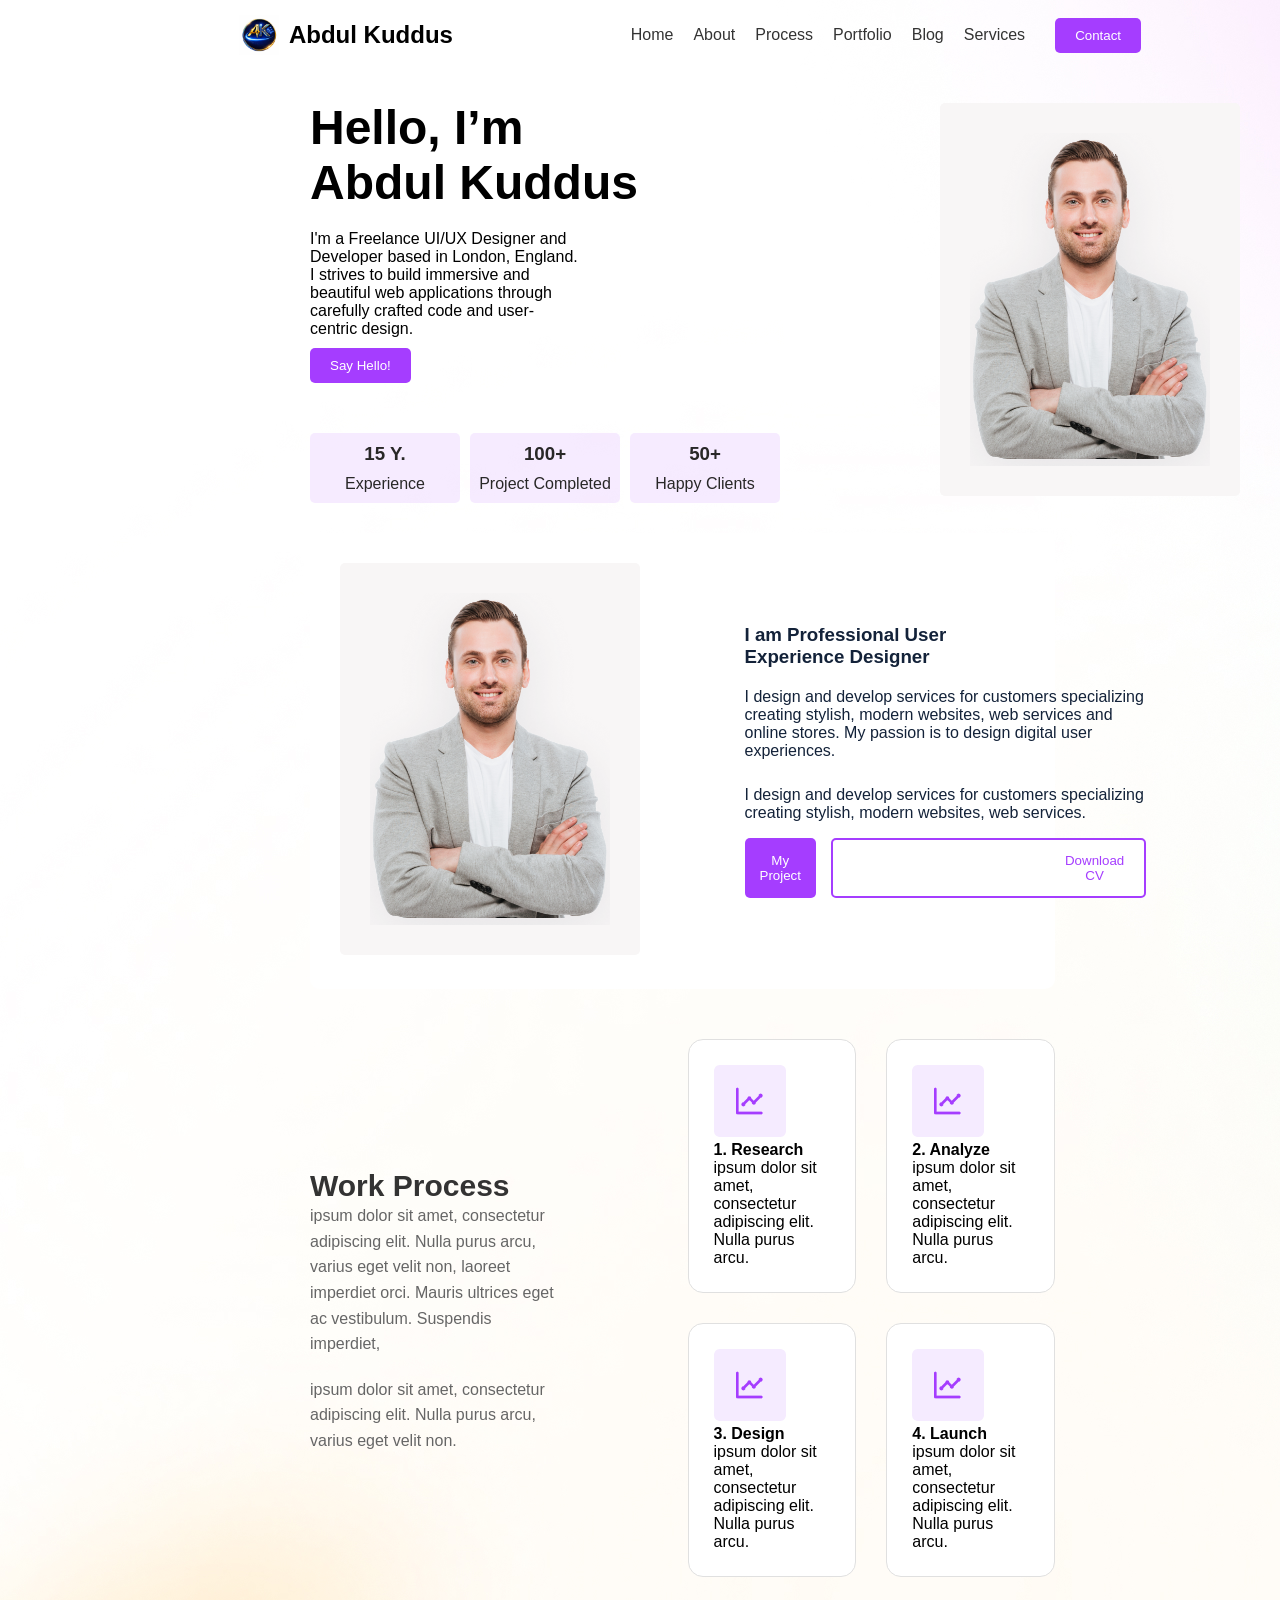
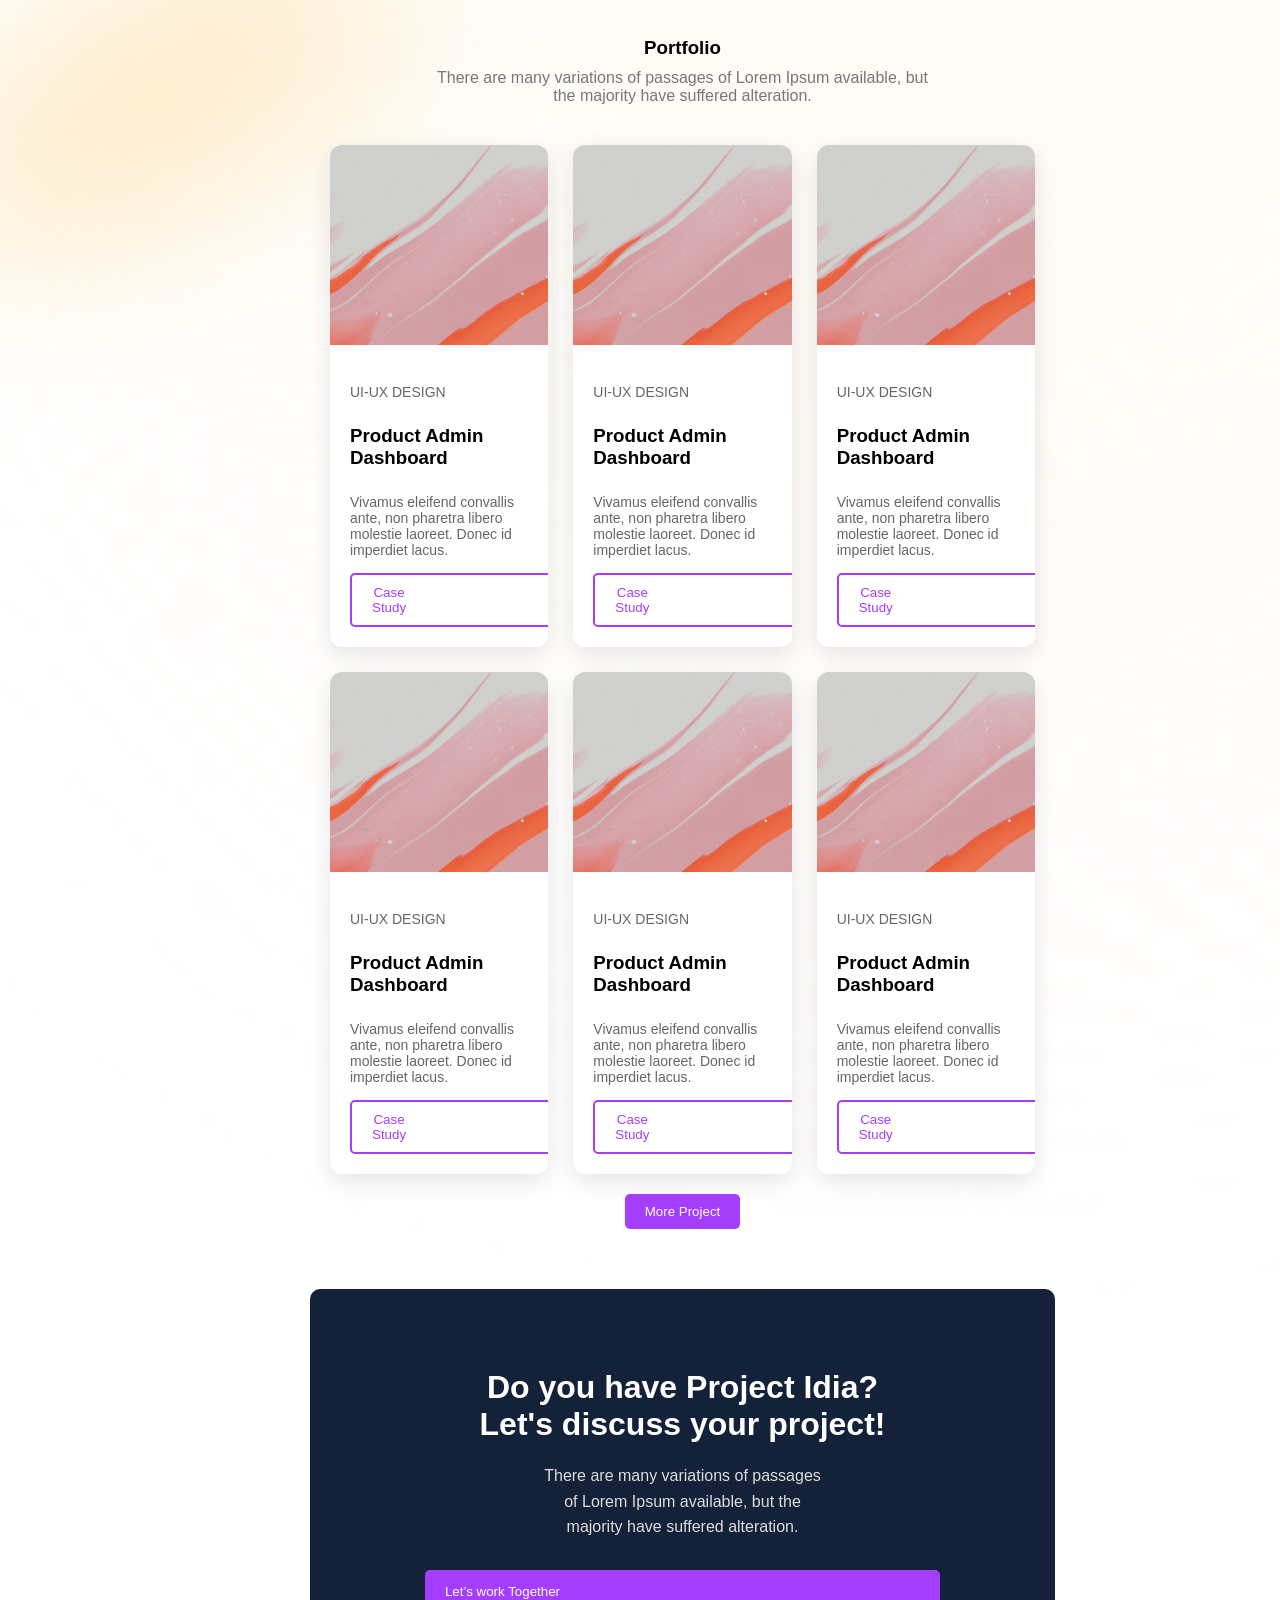
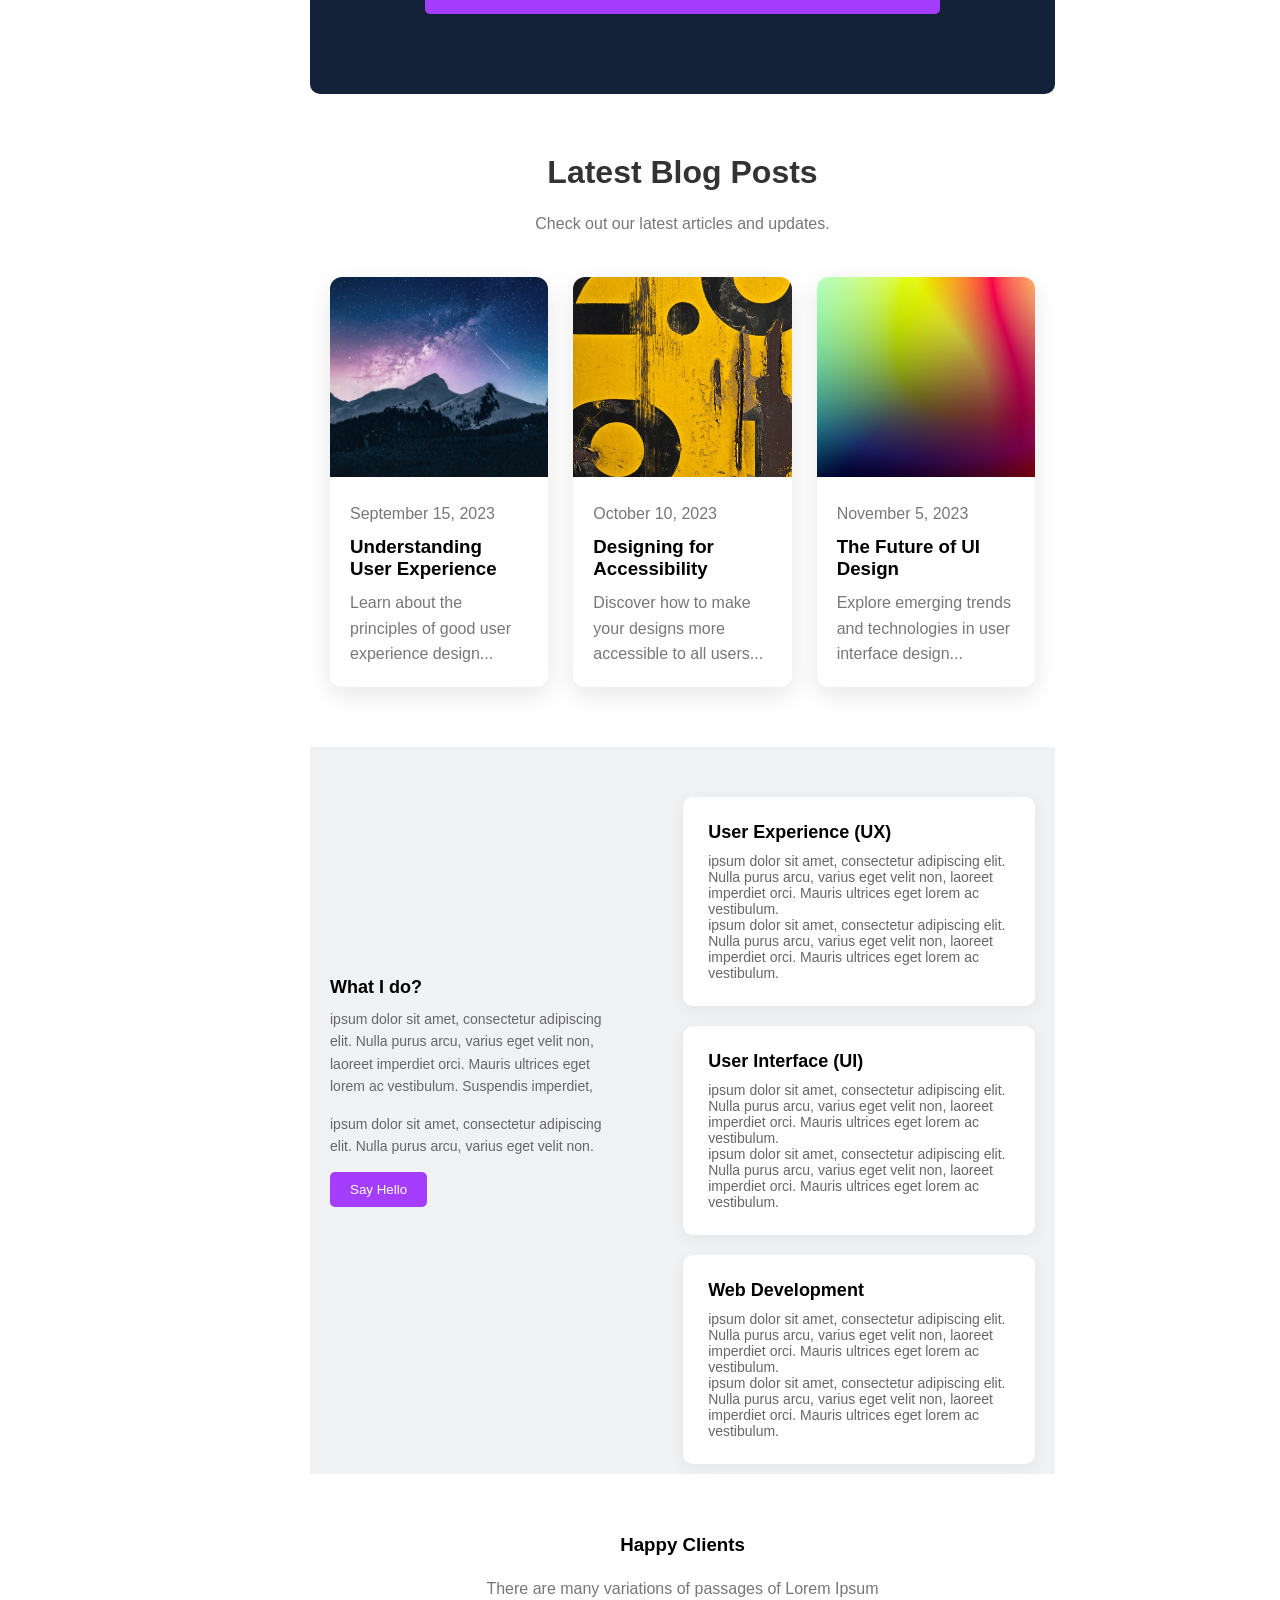
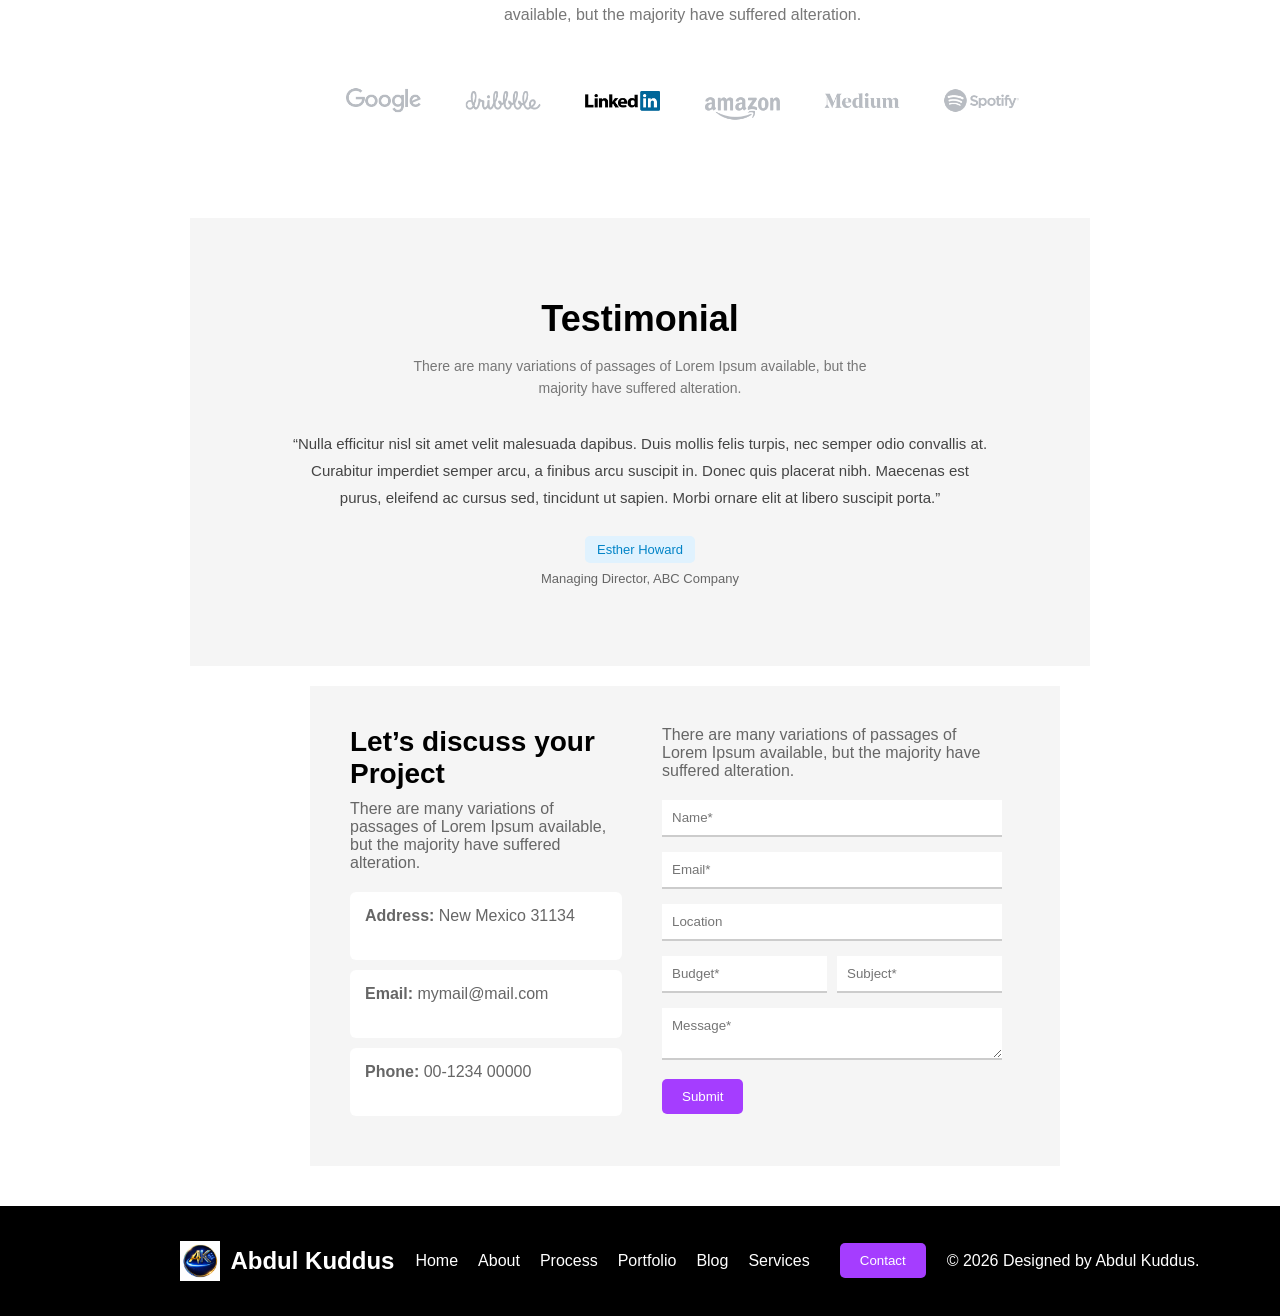
==== commit cce4b7e6: "final" ====
--- a/index.html
+++ b/index.html
@@ -399,5 +399,27 @@
         </div>
       </div>
     </section>
+    <footer>
+      <!-- <header class="navbar"> -->
+      <section class="footer-navbar">
+        <div class="footer-logo-section">
+          <img width="40px" src="logo.png" alt="Logo" class="logo-img" />
+          <span class="logo-name">Abdul Kuddus</span>
+        </div>
+        <nav class="footer-nav-right">
+          <ul class="footer-nav-links">
+            <li><a href="#home">Home</a></li>
+            <li><a href="#about">About</a></li>
+            <li><a href="#process">Process</a></li>
+            <li><a href="#portfolio">Portfolio</a></li>
+            <li><a href="#blog">Blog</a></li>
+            <li><a href="#services">Services</a></li>
+          </ul>
+          <button class="nav-btn">Contact</button>
+        </nav>
+        <p>&copy; 2026 Designed by Abdul Kuddus.</p>
+      </section>
+      <!-- </header> -->
+    </footer>
   </body>
 </html>
--- a/style.css
+++ b/style.css
@@ -512,7 +512,7 @@
 }
 
 .contact {
-  margin: 20px 225px 0 310px;
+  margin: 20px 220px 0 310px;
   background: #f5f5f5;
   padding: 40px;
   padding-right: 30px;
@@ -579,3 +579,80 @@
   border: none;
   cursor: pointer;
 }
+
+footer {
+  text-align: center;
+  padding: 20px;
+  background-color: #000000;
+  color: #ffffff;
+  margin-top: 40px;
+}
+
+.footer-navbar {
+  display: flex;
+  justify-content: space-around;
+  align-items: center;
+  padding: 15px 50px;
+}
+
+.footer-logo-section {
+  display: flex;
+  align-items: center;
+  gap: 10px;
+  margin-left: 100px;
+}
+
+.footer-logo-img {
+  height: 40px;
+}
+
+.footer-logo-name {
+  font-size: 24px;
+  font-weight: bold;
+}
+
+.footer-nav-right {
+  display: flex;
+  align-items: center;
+  gap: 30px;
+}
+
+.footer-nav-links {
+  display: flex;
+  list-style: none;
+  gap: 20px;
+  margin: 0;
+  padding: 0;
+}
+
+.footer-nav-links a {
+  text-decoration: none;
+  font-weight: 500;
+  color: #ffffff;
+}
+
+.footer-nav-btn {
+  padding: 10px 20px;
+  background-color: #a53dff;
+  color: #fff;
+  border: none;
+  border-radius: 5px;
+  cursor: pointer;
+  font-weight: 500;
+}
+
+.footer-nav-btn:hover {
+  background-color: #03a300;
+  animation: pulse 0.3s infinite;
+}
+@keyframes pulse {
+  0% {
+    transform: scale(1);
+  }
+  50% {
+    transform: scale(1.1);
+  }
+  100% {
+    transform: scale(1);
+  }
+}
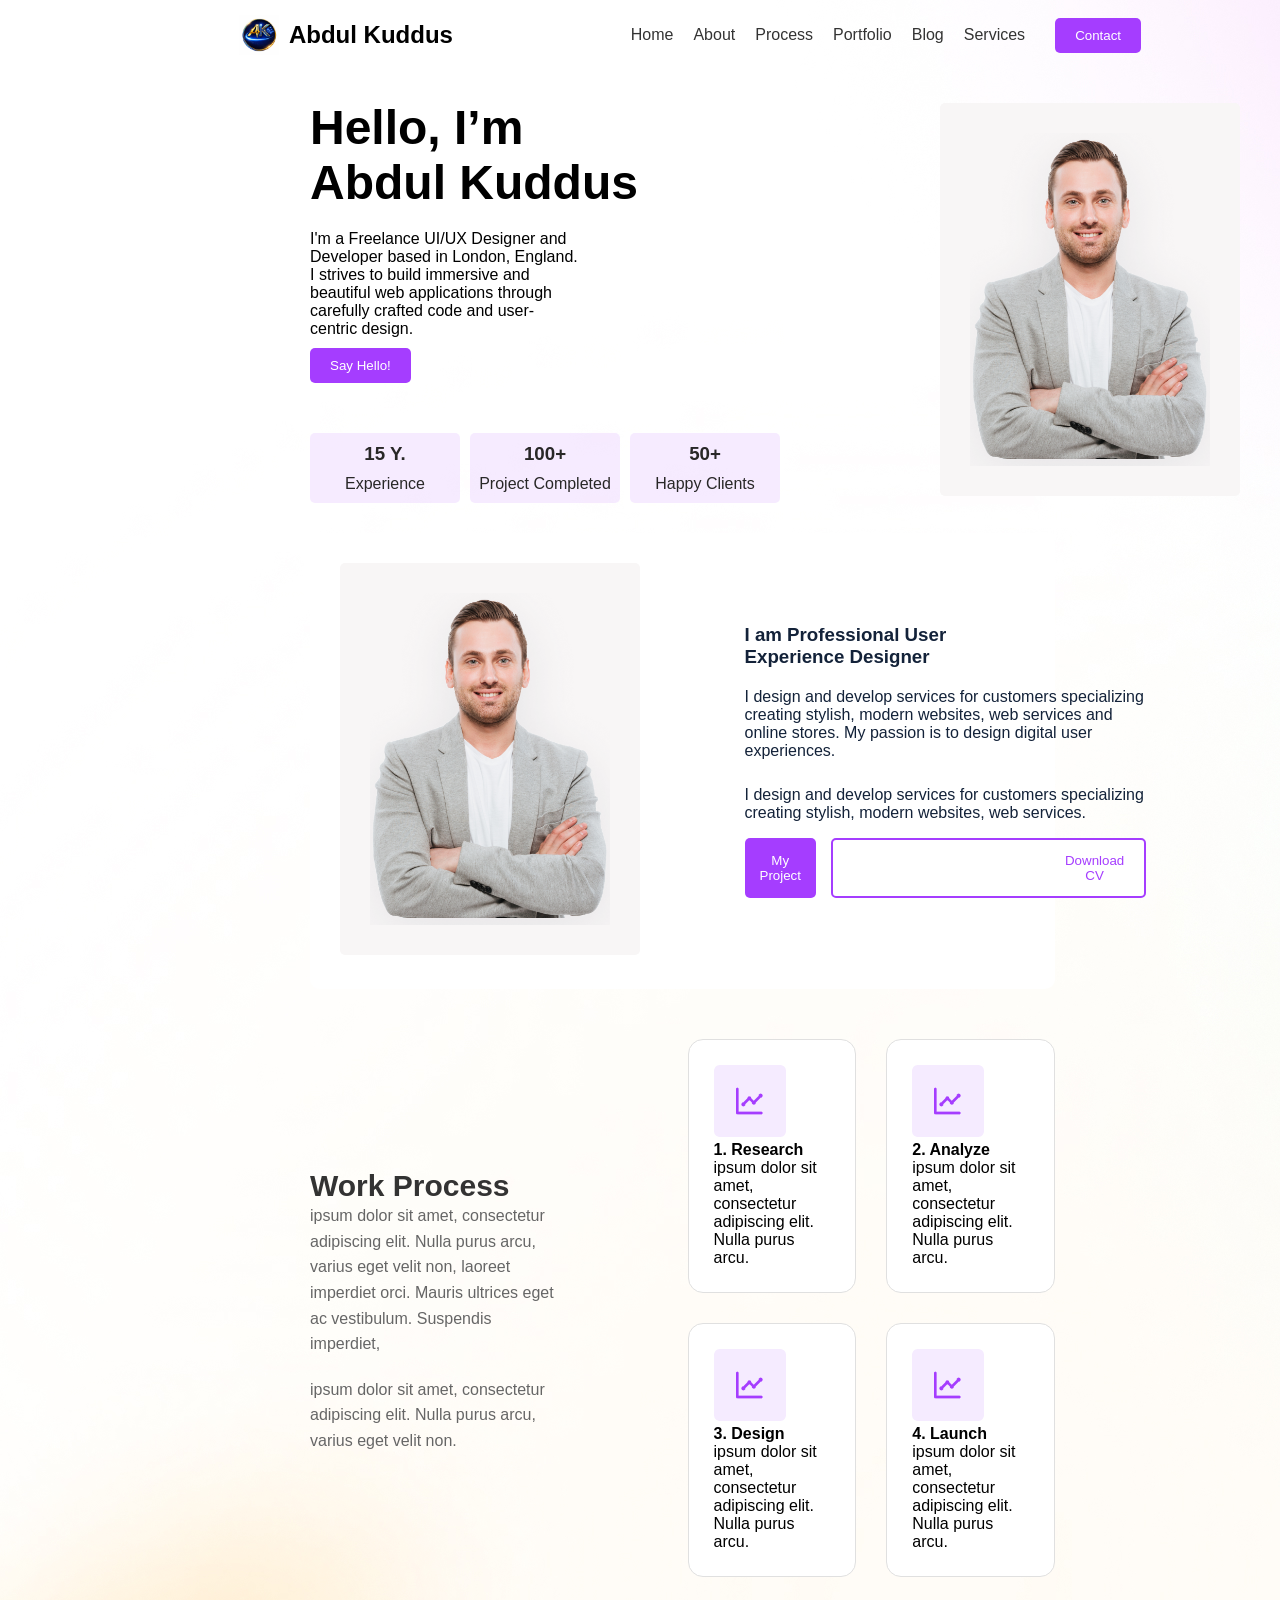
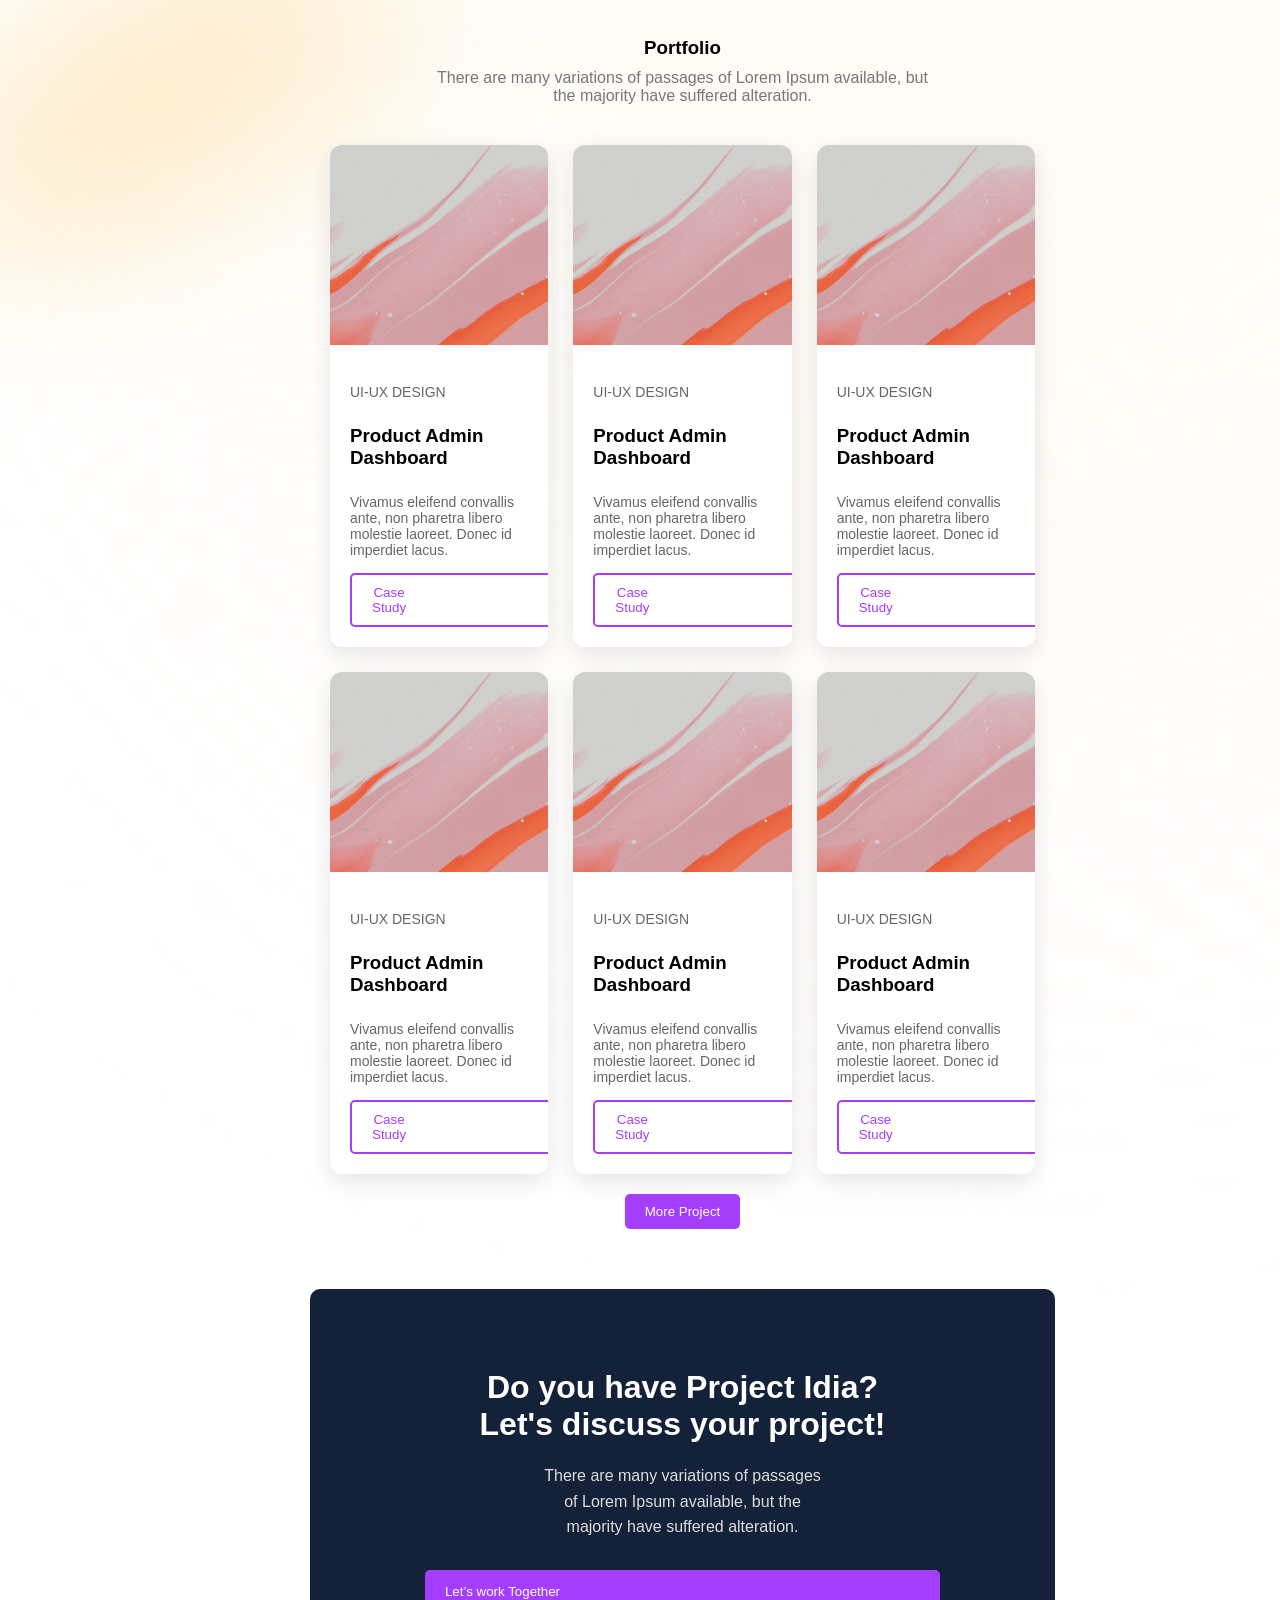
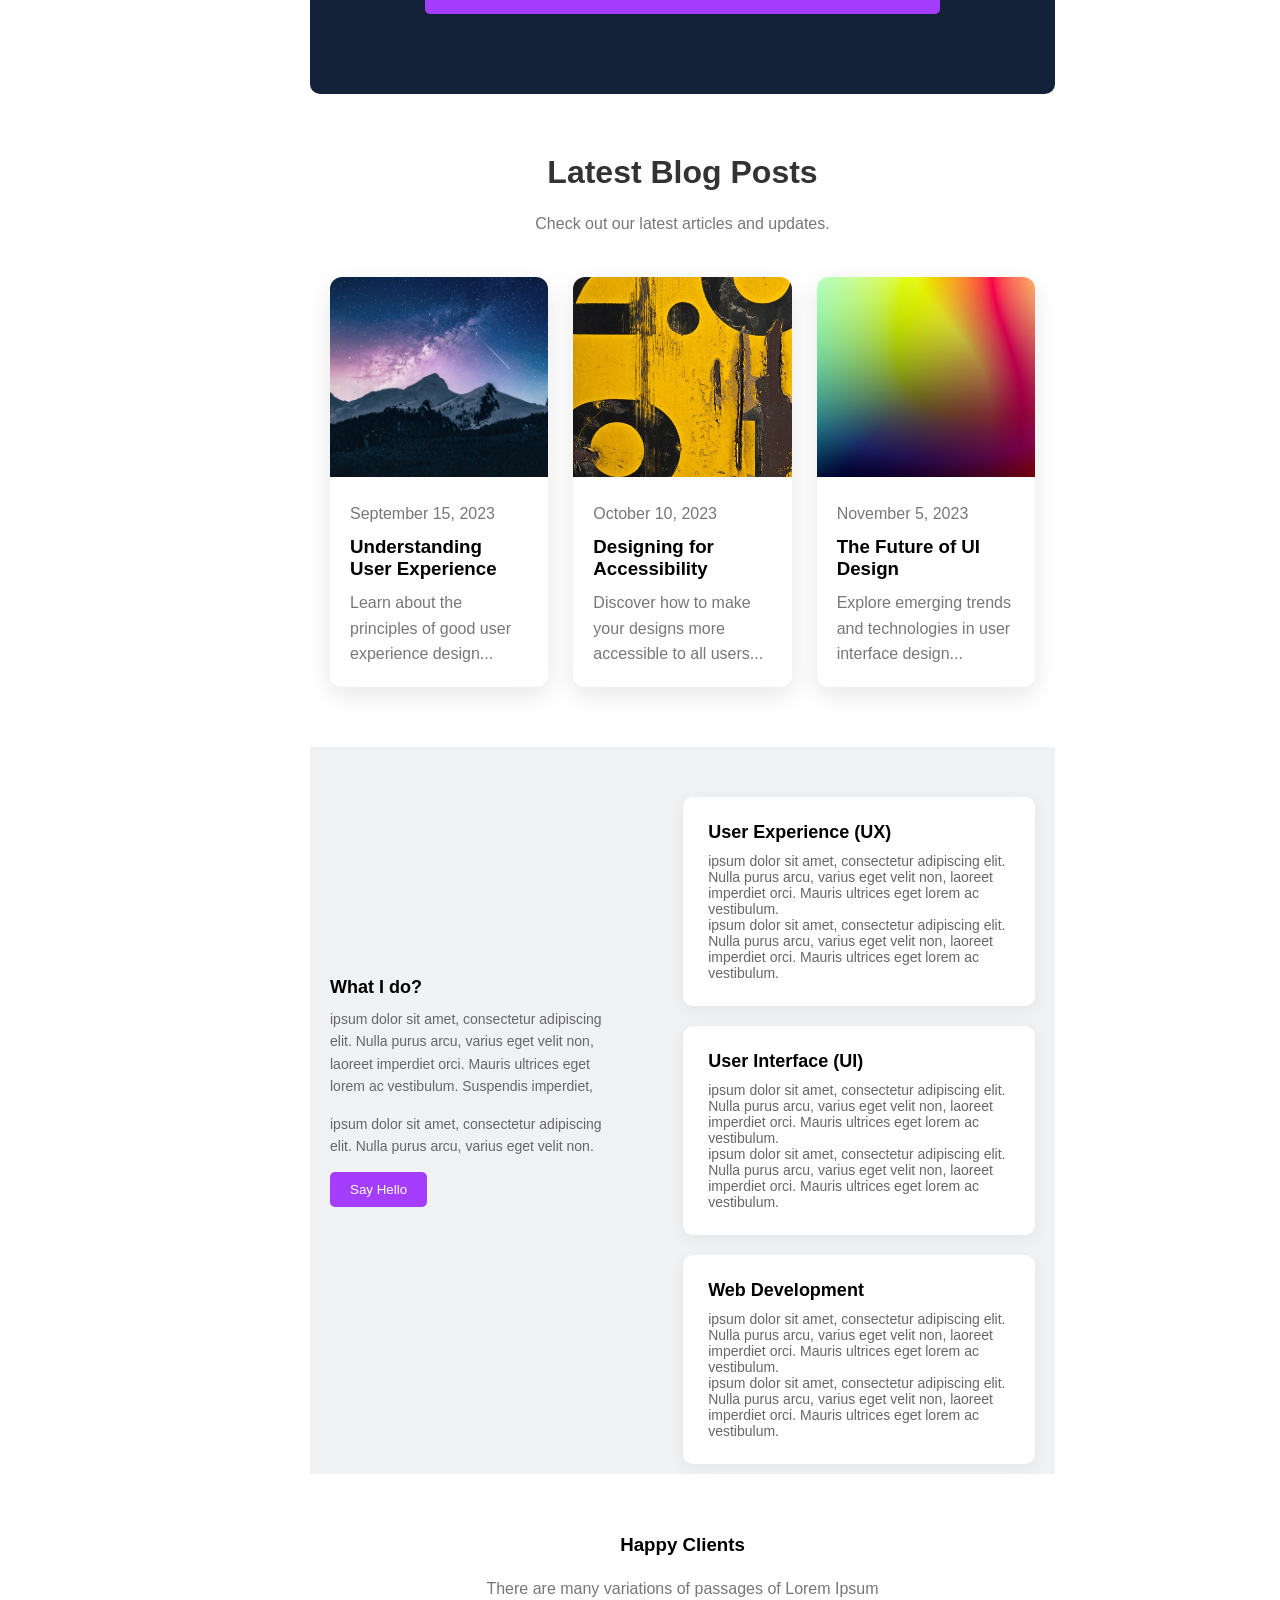
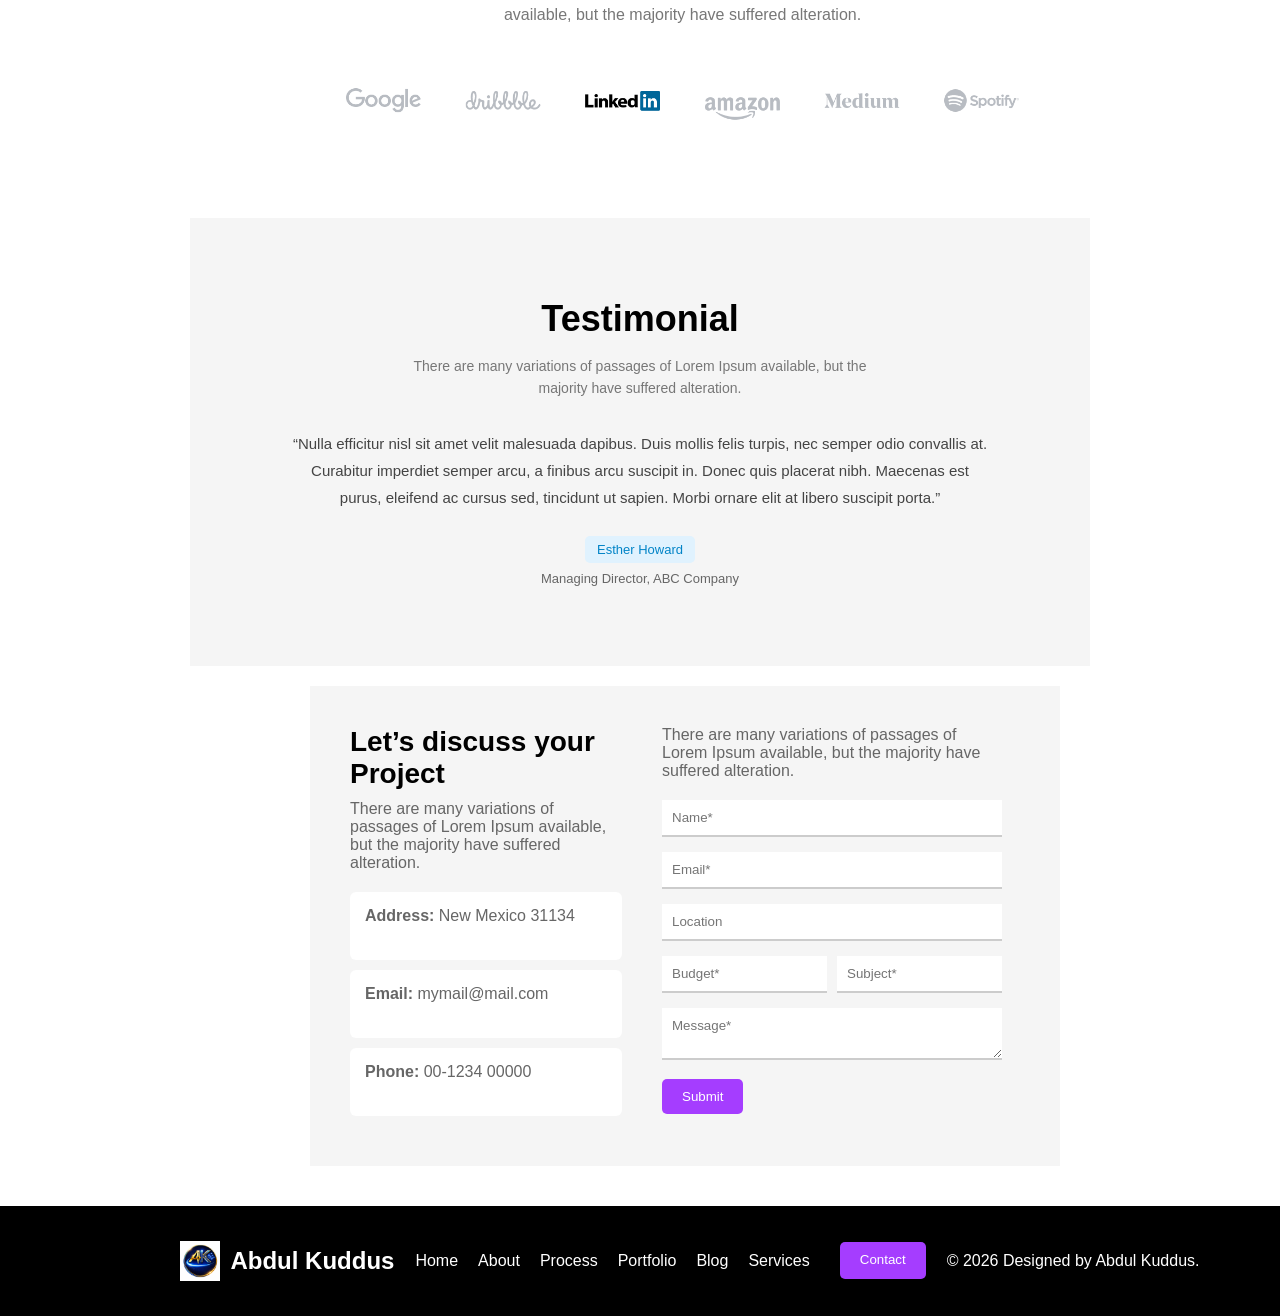
==== commit 2c511010: "final" ====
--- a/index.html
+++ b/index.html
@@ -25,10 +25,10 @@
           <li><a href="#blog">Blog</a></li>
           <li><a href="#services">Services</a></li>
         </ul>
-        <button class="nav-btn">Contact</button>
+        <button class="nav-btn" id="contact">Contact</button>
       </nav>
     </header>
-    <section class="home-section">
+    <section class="home-section" id="home">
       <div class="home">
         <div class="home-details">
           <h1 class="typing-text">Hello, I’m <br />Abdul Kuddus</h1>
@@ -58,7 +58,7 @@
         <img src="./profile.png" alt="Profile Image" class="profile-img" />
       </div>
     </section>
-    <section class="about-section">
+    <section class="about-section" id="about">
       <div class="profile about-profile">
         <img src="./profile.png" alt="profile" class="profile-img" />
       </div>
@@ -82,7 +82,7 @@
         </div>
       </div>
     </section>
-    <section class="work-pro">
+    <section class="work-pro" id="process">
       <div class="work-process">
         <h3>Work Process</h3>
         <p>
@@ -126,7 +126,7 @@
         </div>
       </div>
     </section>
-    <section class="portfolio-section">
+    <section class="portfolio-section" id="portfolio">
       <h3>Portfolio</h3>
       <p class="portfolio-subtitle">
         There are many variations of passages of Lorem Ipsum available, but the
@@ -228,7 +228,7 @@
         <button class="nav-btn">More Project</button>
       </div>
     </section>
-    <section class="project-idea">
+    <section class="project-idea" id="project">
       <h2>Do you have Project Idia? <br />Let's discuss your project!</h2>
       <p>
         There are many variations of passages of Lorem Ipsum available, but the
@@ -239,7 +239,7 @@
         <span class="material-icons">arrow_right_alt</span>
       </button>
     </section>
-    <section class="section-blog">
+    <section class="section-blog" id="blog">
       <h2>Latest Blog Posts</h2>
       <p class="pp">Check out our latest articles and updates.</p>
       <div class="blog-container">
@@ -274,7 +274,7 @@
         </div>
       </div>
     </section>
-    <section class="section-services">
+    <section class="section-services" id="services">
       <div class="services-main">
         <h3>What I do?</h3>
         <p>
@@ -330,7 +330,7 @@
         </div>
       </div>
     </section>
-    <section class="happy-section">
+    <section class="happy-section"  id="happy">
       <div class="happy-div">
         <h3 class="happy-heading">Happy Clients</h3>
         <p class="happy-para">
@@ -340,7 +340,7 @@
         <img src="./Frame280.png" alt="Happy Clients" class="happy-img" />
       </div>
     </section>
-    <section class="test-div">
+    <section class="test-div" id="testimonials">
       <h3>Testimonial</h3>
       <p class="test-pera">
         There are many variations of passages of Lorem Ipsum available, but the
@@ -356,7 +356,7 @@
       <span>Esther Howard</span>
       <p class="test-pera2">Managing Director, ABC Company</p>
     </section>
-    <section class="contact">
+    <section class="contact" id="contact">
       <div class="container">
         <div class="left">
           <h2>Let’s discuss your Project</h2>
@@ -415,7 +415,7 @@
             <li><a href="#blog">Blog</a></li>
             <li><a href="#services">Services</a></li>
           </ul>
-          <button class="nav-btn">Contact</button>
+          <button class="footer-nav-btn" id="contact">Contact</button>
         </nav>
         <p>&copy; 2026 Designed by Abdul Kuddus.</p>
       </section>
--- a/style.css
+++ b/style.css
@@ -639,13 +639,15 @@
   border-radius: 5px;
   cursor: pointer;
   font-weight: 500;
+  border-bottom: 2px solid transparent;
 }
 
 .footer-nav-btn:hover {
   background-color: #03a300;
-  animation: pulse 0.3s infinite;
-}
-@keyframes pulse {
+  animation: pulses 0.3s infinite;
+  border: 2px solid #03a300;
+}
+@keyframes pulses {
   0% {
     transform: scale(1);
   }
